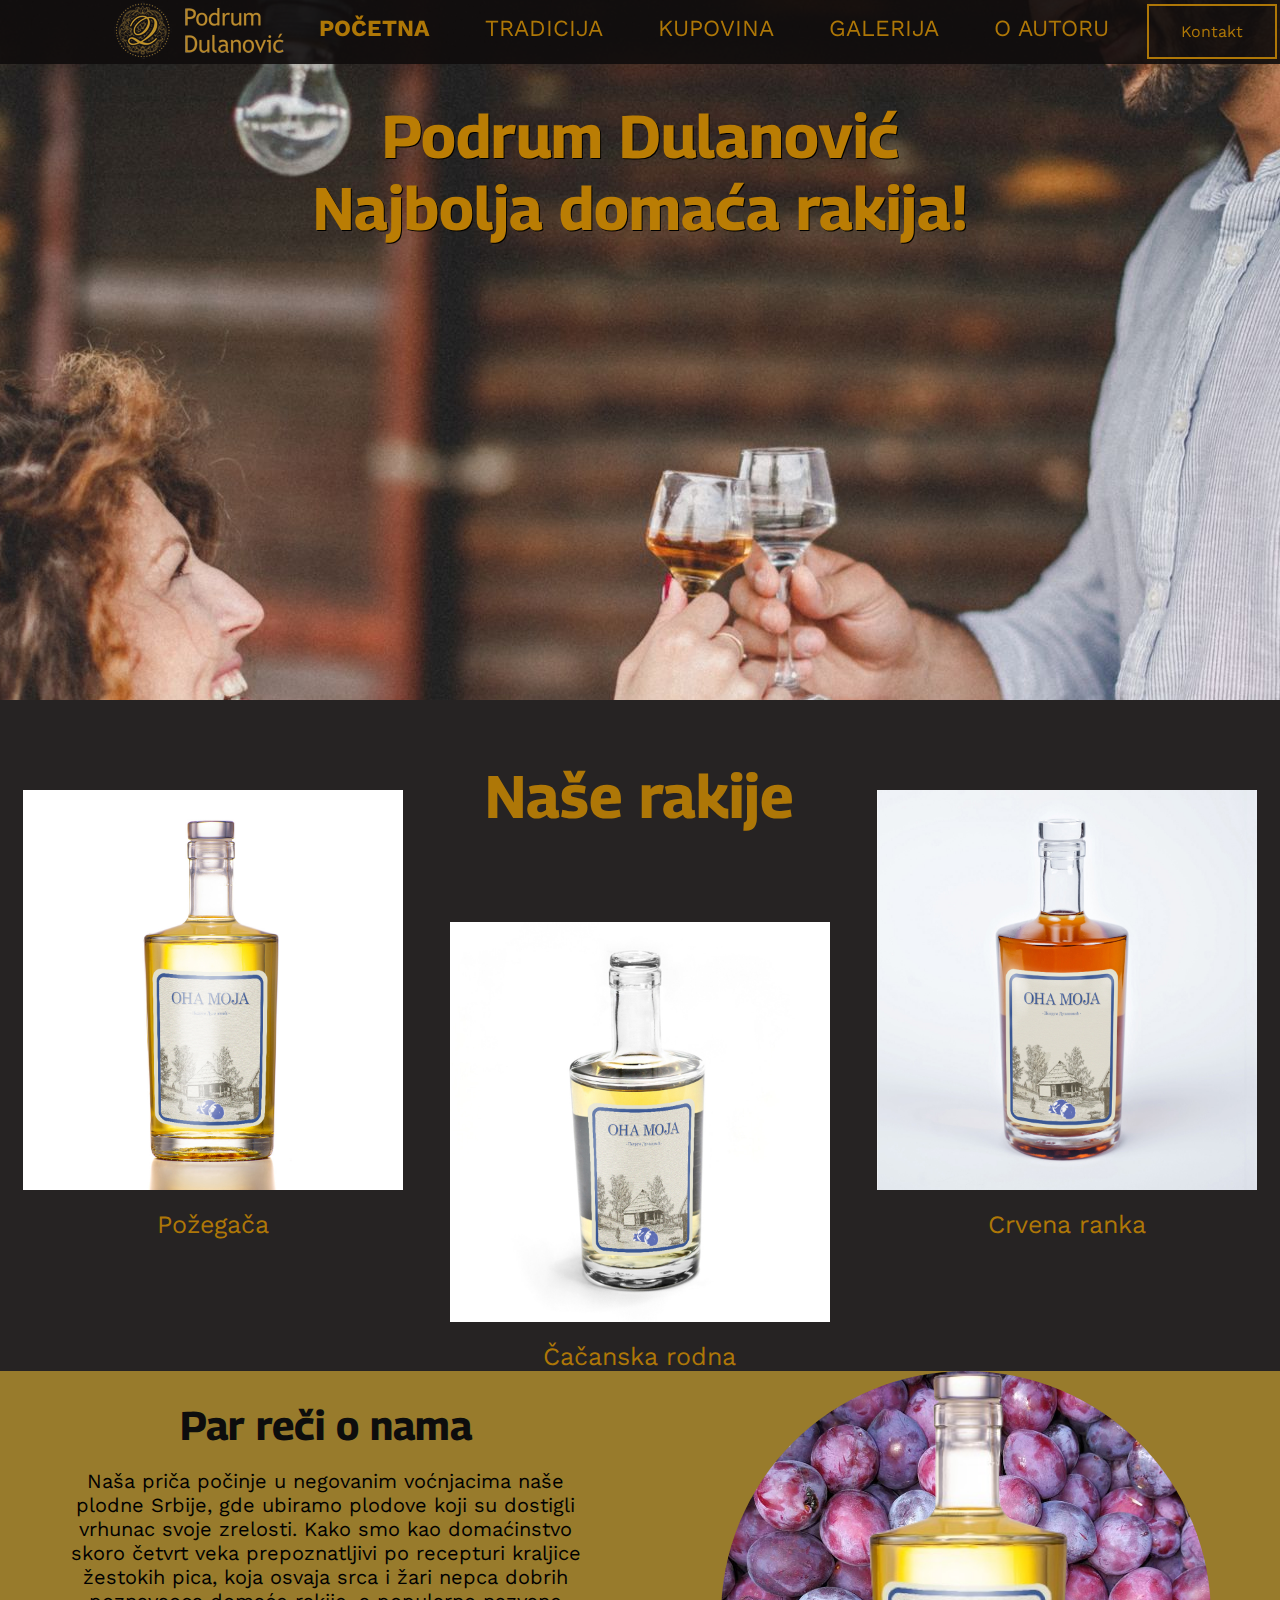
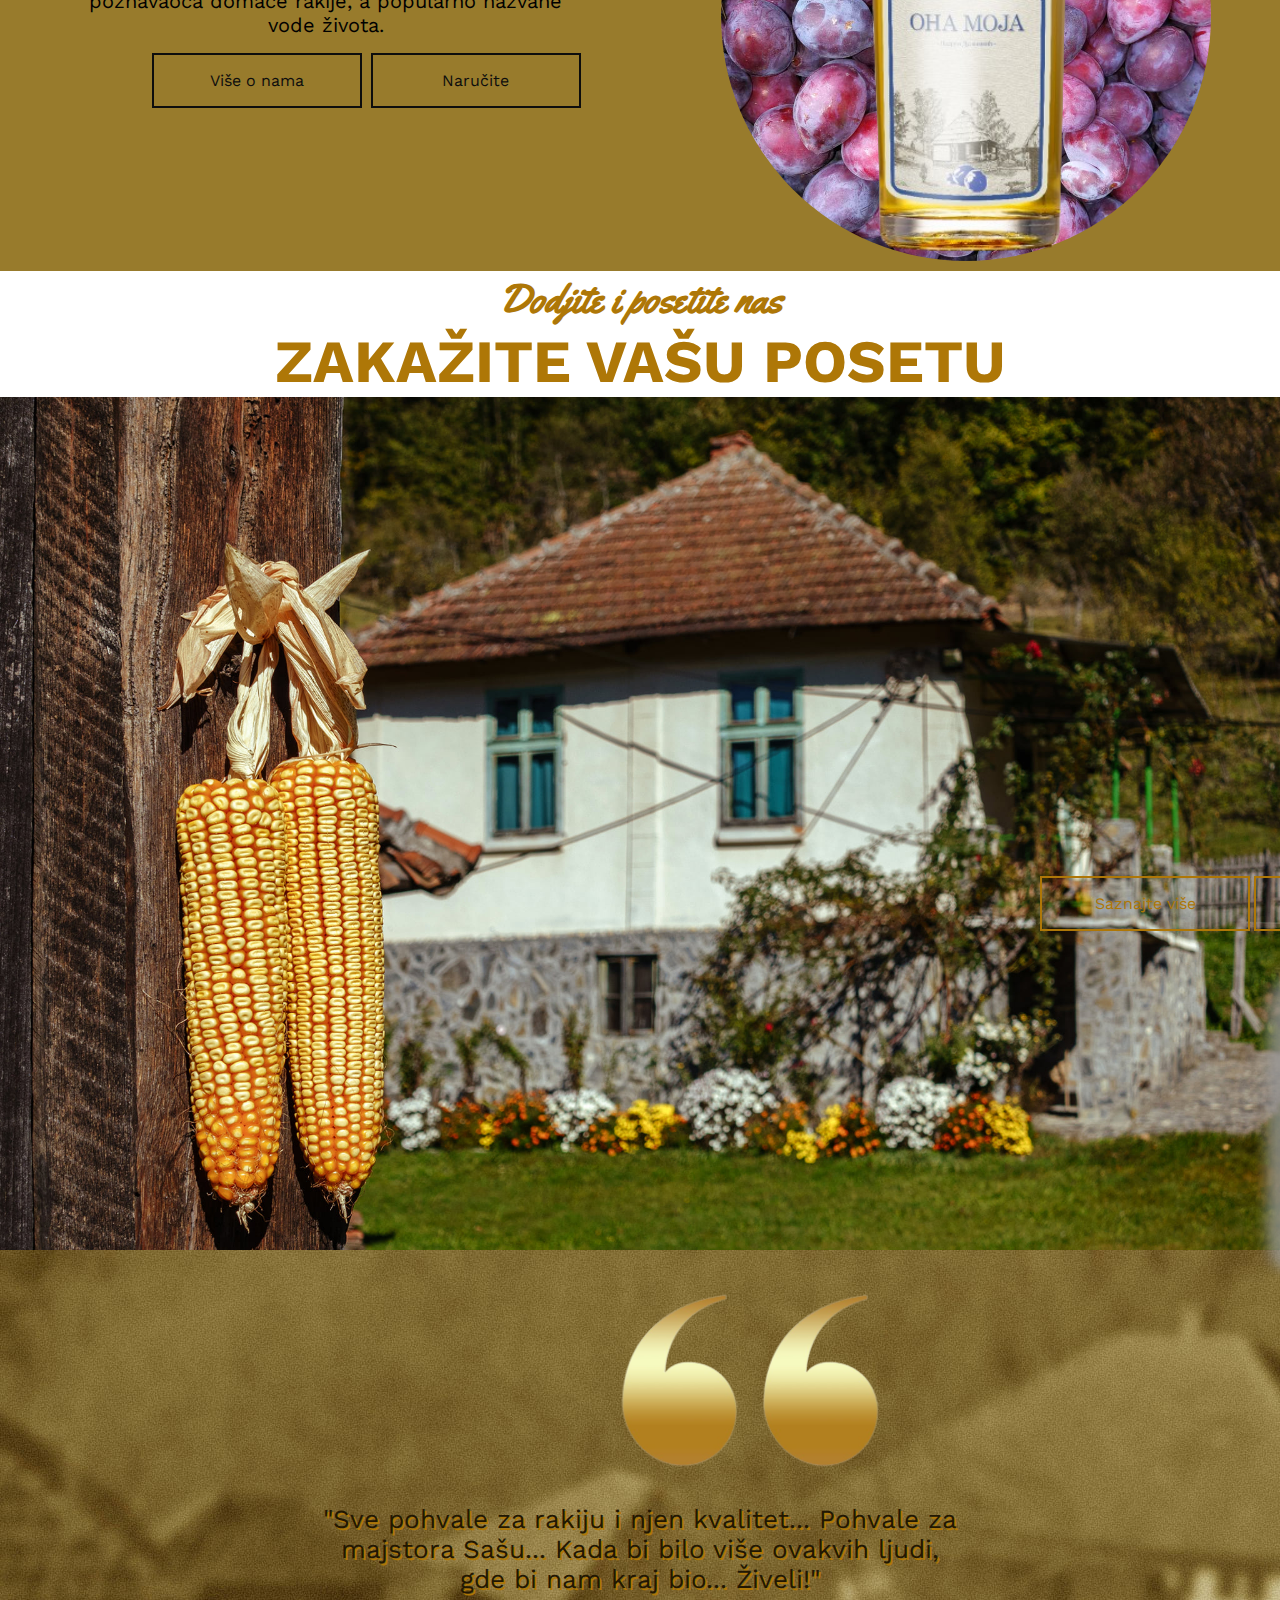
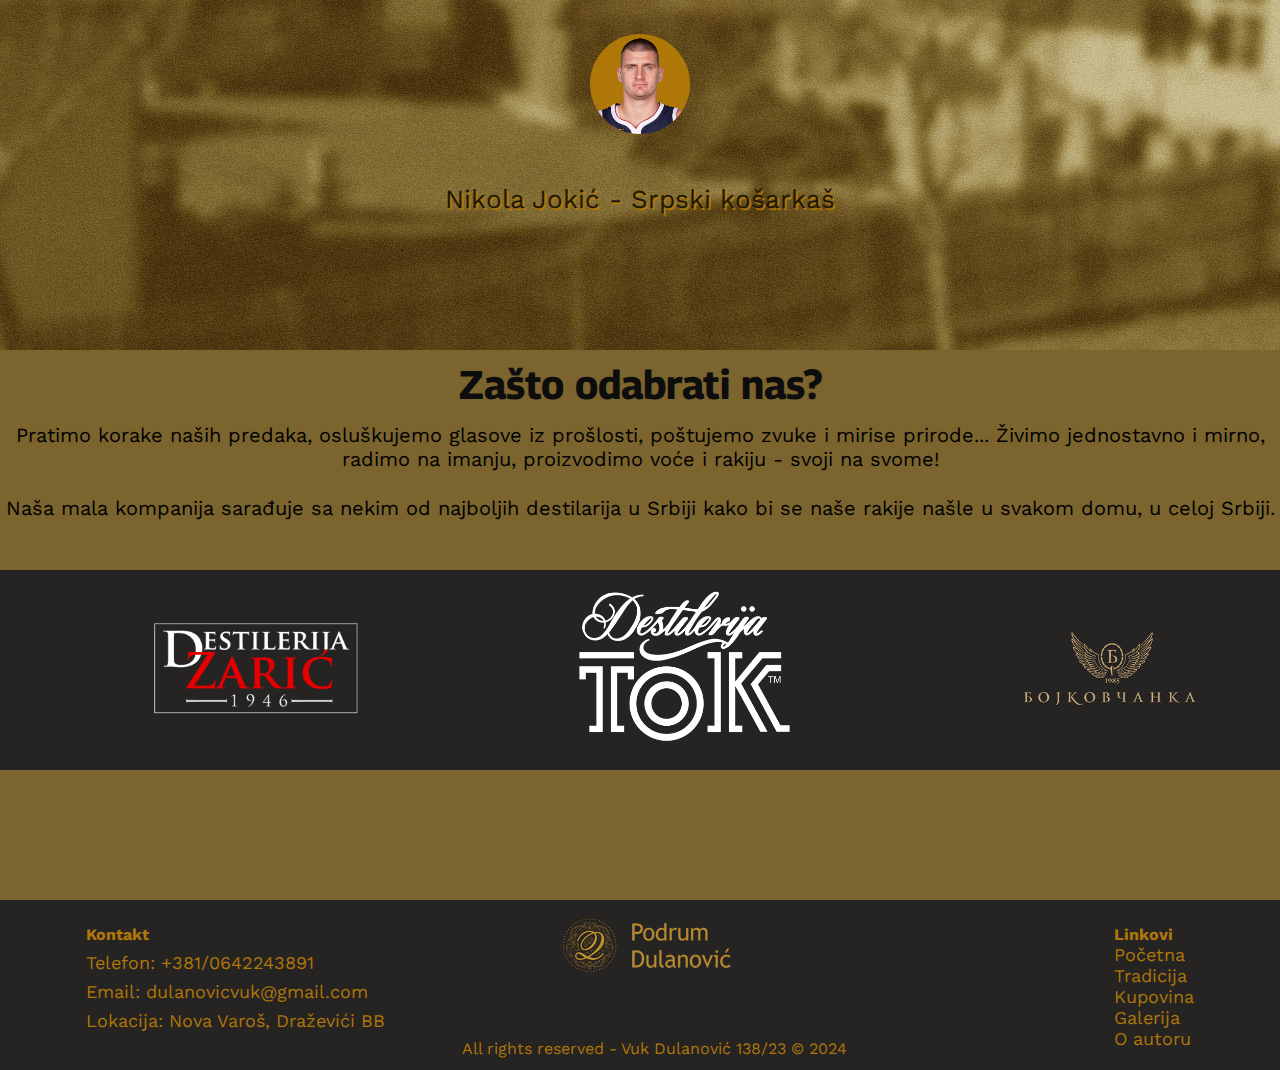
==== index.html @ d5d2b968 "Add files via upload" ====
<!DOCTYPE html>
<html>
<meta charset="UTF-8"/>
	<head>
		<title>Podrum Dulanović</title>
		<link rel="shortcut icon" type="image/png" href="assets/img/favicon.ico">
		<link rel="stylesheet" href="https://cdnjs.cloudflare.com/ajax/libs/font-awesome/6.5.0/css/all.min.css" integrity="sha512-Avb2QiuDEEvB4bZJYdft2mNjVShBftLdPG8FJ0V7irTLQ8Uo0qcPxh4Plq7G5tGm0rU+1SPhVotteLpBERwTkw==" crossorigin="anonymous" referrerpolicy="no-referrer" />
		<link rel="stylesheet" href="css/style.css" type="text/css"/>
	</head>
	<body>
		<header id="head">
			<div class="center">
				<nav id="navigation">
					<div id="logo"><a href="index.html"><img src="assets/img/logo.png" alt="logo"/></a></div>
					<ul>
						<a href="index.html"><li span class="home">Početna</span></li></a>
						<a href="about.html"><li>Tradicija</li></a>
						<a href="#"><li>Kupovina</li></a>
						<a href="#"><li>Galerija</li></a>
						<a href="author.html"><li>O autoru</li></a>
					</ul>
					<a href="contact.html"><button class="button">Kontakt</button></a>
					<div class="cleaner"></div>
				</nav>
			</div>
		</header>
		<div id="main">
			<div id="background">
				<hgroup>
					<h1 class="title">Podrum Dulanović</h1>
					<h3 class="title">Najbolja domaća rakija!</h3>
				</hgroup>
			</div>
		</div>
		<div id="products">
			<figure>
				<div class="block"><img src="assets/img/bottle1.jpg" alt="bottle1"/></div>
				<figcaption>Požegača</figcaption>
			</figure>
			<figure>
				<h1 class="title2">Naše rakije</h1>
				<div class="block"><img src="assets/img/bottle2.jpg" alt="bottle2"/></div>
				<figcaption>Čačanska rodna</figcaption>
			</figure>
			<figure>
				<div class="block"><img src="assets/img/bottle3.jpg" alt="bottle3"/></div>
				<figcaption>Crvena ranka</figcaption>
				<div class="cleaner"></div>
			</figure>
		</div>
		<div id="aboutus">
			<div id="parag">
				<h1>Par reči o nama</h1>
				<p>Naša priča počinje u negovanim voćnjacima naše plodne Srbije, gde ubiramo plodove koji su dostigli vrhunac svoje zrelosti. Kako smo kao domaćinstvo skoro četvrt veka prepoznatljivi po recepturi kraljice žestokih pica, koja osvaja srca i žari nepca dobrih poznavaoca domaće rakije, a popularno nazvane vode života.</p>
				<a href="about.html"><button class="button3">Više o nama</button></a>
				<a href="#"><button class="button3">Naručite</button></a>
			</div>
			<div id="plum"><img src="assets/img/bottle4.png" alt="bottle4"/></div>
		</div>
		<div id="offer">
			<hgroup class="visit">
				<h2>Dodjite i posetite nas</h2>
				<h1>Zakažite Vašu posetu</h1>
			</hgroup>
			<div id="visited">
				<img src="assets/img/visit.jpg" alt="visit"/>
				<p>Mi gajimo voće i proizvodimo rakiju. Ali, mi volimo druženja i radujemo se gostima, Dođite, sami ili sa prijateljima. Da zajedno beremo šljive ili sedimo pored kazana, da beremo šumske plodove i lekovito bilje, da šetamo ozonskim stazama. Dovedite decu da osete prirodu i upoznaju mirise planinskih trava, zrelog voća i domaćinskog podruma. Da probaju hranu njihovih predaka: proju, gibanicu, kajmak, prasetinu, jagnjetinu, kupus iz zemljanog lonca, slatko od šljiva…</p>
				<a href="about.html"><button class="button2">Saznajte više</button></a>
				<a href="#"><button class="button2">Posetite nas</button></a>
				<div id="rakija"><img src="assets/img/rakija.png" alt="rakija"/></div>
			</div>
		</div>
		<div id="customers">
			<div id="testemonial">
				<img src="assets/img/marks.png" alt="marks"/>
				<p>"Sve pohvale za rakiju i njen kvalitet... Pohvale za majstora Sašu... Kada bi bilo više ovakvih ljudi, gde bi nam kraj bio... Živeli!"</p>
				<div id="icon"></div>
				<p>Nikola Jokić - Srpski košarkaš</p>
			</div>
		</div>
		<div id="why">
			<h1>Zašto odabrati nas?</h1>
			<div id="us">
				<p>Pratimo korake naših predaka, osluškujemo glasove iz prošlosti, poštujemo zvuke i mirise prirode... Živimo jednostavno i mirno, radimo na imanju, proizvodimo voće i rakiju - svoji na svome!</p>
				<p>Naša mala kompanija sarađuje sa nekim od najboljih destilarija u Srbiji kako bi se naše rakije našle u svakom domu, u celoj Srbiji.</p>
				<div id="partners">
					<div class="brand"><img src="assets/img/zaric.png" alt="zaric"/></div>
					<div class="brand"><img src="assets/img/tok.png" alt="tok"/></div>
					<div class="brand"><img src="assets/img/bojko.png" alt="bojko"/></div>
				</div>
			</div>
		</div>
		<footer>
			<div id="phone">
				<h4>Kontakt</h4>
				<ul>
					<li><i class="fa-solid fa-phone"></i>Telefon: +381/0642243891</li>
					<a href="mailto:dulanovicvuk@gmail.com"><li><i class="fa-solid fa-envelope"></i>Email: dulanovicvuk@gmail.com</li></a>
					<li><i class="fa-solid fa-map-pin"></i>Lokacija: Nova Varoš, Draževići BB</li>
				</ul>
			</div>
			<div id="middle">
				<div id="top"><a href="index.html"><img src="assets/img/logo.png" alt="logo"/></a></div>
				<div id="links">
					<a href="www.facebook.com"><i class="fa-brands fa-facebook"></i></a>
					<a href="www.facebook.com"><i class="fa-brands fa-instagram"></i></a>
					<a href="www.facebook.com"><i class="fa-brands fa-x-twitter"></i></a>
					<a href="www.facebook.com"><i class="fa-solid fa-rss"></i></a>
					<a href="sitemap.xml"><i class="fa-solid fa-sitemap"></i></a>
					<a href="robots.txt"><i class="fa-solid fa-robot"></i></a>
				</div>
				<div id="copy"><p>All rights reserved - Vuk Dulanović 138/23 &#169; 2024</p></div>
			</div>
			<div id="navi">
				<h4>Linkovi</h4>
				<ul>
					<a href="index.html"><li>Početna</li></a>
					<a href="index.html"><li>Tradicija</li></a>
					<a href="index.html"><li>Kupovina</li></a>
					<a href="index.html"><li>Galerija</li></a>
					<a href="index.html"><li>O autoru</li></a>
				</ul>
			</div>
		</footer>
	</body>
</html>
---- css/style.css ----
@import url('https://fonts.googleapis.com/css2?family=Georama:wght@500&family=Teko&family=Work+Sans:wght@400;500&family=Yellowtail&display=swap');

*{
	margin:0px;
	padding:0px;
	font-family: Work Sans;
}
.cleaner{
	clear:both;
}
#head{
	position: fixed;
	z-index: 99;
	width:100%;
	background-color:rgba(15, 12, 12, 0.9);
}
#center{
	margin:0px auto;
}
#navigation{
	position: relative;
	display:flex;
	justify-content: space-around;
}
#logo{
	margin-left:110px;
}
#navigation ul li{
	display: inline-block;
	padding: 15px;
	margin-right:20px;
}
#navigation ul a{
	text-decoration: none;
	color: rgb(174, 119, 7);
	text-transform: uppercase;
	font-size: 23px;
} 
ul a li:hover{
	color:white;
	opacity: 1;
}
ul a li::before{
	transition: 300ms;
	height: 2px;
	content: "";
	position: absolute;
	background-color: rgb(174, 119, 7);
	width: 0%;
	bottom: 20px;
}
ul a li:hover::before {
	width: 8%;
	cursor:not-allowed;
  }
.button{
	border: none;
	color: rgb(174, 119, 7);
	padding: 16px 32px;
	text-align: center;
	text-decoration: none;
	display: inline-block;
	font-size: 16px;
	margin: 4px 2px;
	transition-duration: 0.4s;
	cursor: pointer;
	background-color:transparent; 
	color: rgb(174, 119, 7); 
	border: 2px solid rgb(174, 119, 7);
  }
  .button:hover {
	background-color: rgb(174, 119, 7);
	color: white;
  }
  #main{
	width:100%;
	height:700px;
	background-color: grey;
  }
  #background{
	background-image: url(../assets/img/background.jpg);
	background-position: center;
	background-attachment: fixed;
	height:100%;
  }
  #background2{
	background-image: url(../assets/img/aboutus.jpg);
	background-position: center;
	background-size: cover;
	background-attachment: fixed;
	height:100%;
  }
  #background3{
	background-image: url(../assets/img/author.jpg);
	background-position: center;
	background-size: cover;
	background-attachment: fixed;
	background-color: rgb(38, 35, 35);
	background-blend-mode: multiply;
	height:100%;
  }
  #background4{
	background-image: url(../assets/img/contact.jpg);
	background-position: center;
	background-size: cover;
	background-attachment: fixed;
	background-color: rgb(38, 35, 35);
	background-blend-mode: multiply;
	height:100%;
  }
.title{ 
	position: relative;
	top:100px;
	text-align:center;
	color:rgb(186, 125, 4);
	font-family: Georama;
	font-size: 60px;
	text-shadow: 1px 1px #000000;
  }
  .title2{ 
	text-align: center;
	color:rgb(174, 119, 7); 
	margin-top:60px;
	font-family: Georama;
	font-size: 60px;
  }
  #products{
	width: 100%;
	background-color: rgb(38, 35, 35);
	display:flex;
	justify-content: space-around;
  }
.block{
	width:380px;
	height:400px;
	margin:0px auto;
	background-color:rgb(38, 35, 35);
	margin-top:90px;
}
.block img{
	width:100%;
	height:100%;
	transition: transform .3s;
}
.block img:hover{
	box-shadow: 10px 5px 5px rgb(174, 119, 7);
	transform: scale(1.1);
}
figcaption{
	text-align: center;
	color:rgb(174, 119, 7);
	font-size: 25px;
	margin-top: 20px;
}
#customers{
	width:100%;
	height:700px;
	background-color: grey;
  }
  #testemonial{
	background-image: url(../assets/img/testemonial.jpg);
	background-position:top;
	background-attachment:scroll;
	height:100%;
  }
  #testemonial img{
	position:relative;
	width:300px;
	height:200px;
	top:30px;
	left:600px;
  }
  #testemonial p{
	width:50%;
	margin: 0px auto;
	text-align: center;
	color:rgb(34, 23, 2);
	margin-top: 50px;
	text-shadow: 2px 2px rgb(174, 119, 7);
	font-size: 26px;
  }
  #icon{
	margin: 0px auto;
	margin-top:40px;
	border-color:rgb(34, 23, 2);
	border-radius: 50%;
	height:100px;
	width:100px;
	background-image: url(../assets/img/jokic.png);
	background-position: 50% 50%;
	background-size: cover;
	background-color: rgb(174, 119, 7);
  }
#why{
	margin:0px auto;
	background-color: rgb(123, 100, 46);
	width:100%;
	height:550px;
}
#why h1{
	position: relative;
	top:10px;
	text-align:center;
	color:rgb(13, 13, 13);
	font-family: Georama;
	font-size: 40px;
  }
  #why p{
	margin-top: 25px;
	text-align: center;
	font-size: 20px;
	color:black;
  }
#zlatar{
	width:100%;
	height:400px;
}
#partners{
	position: relative;
	background-color: rgb(38, 35, 35);
	top:50px;
	width:100%;
	height:200px;
	display: flex;
	justify-content: space-around;
	align-items: center;
}
.brand{
	width:100%;
}
.brand img{
	width:50%;
	height:50%;
	margin-left: 150px;
}
.visit{
	text-align:center;
	color:rgb(174, 119, 7);
	font-family: Georama;
	font-size: 30px;
}
.visit h2{
	font-family:Yellowtail ;
	font-size: 40px;
}
.visit h1{
	text-transform: uppercase;
}
#visited{
	position: relative;
	display: flex;
	align-items: center;
	justify-content:space-between;
}
#visited img{
	width:100%;
	height:100%;
}
#visited p{
	margin-bottom: 20px;
	margin-left:100px;
	width:80%;
	height:250px;
}
.button2{
	border: none;
	color: rgb(174, 119, 7);
	padding: 16px 35px;
	width:210px;
	text-align: center;
	text-decoration: none;
	display: inline-block;
	font-size: 16px;
	margin: 4px 2px;
	transition-duration: 0.4s;
	cursor: pointer;
	background-color:transparent; 
	color: rgb(174, 119, 7); 
	border: 2px solid rgb(174, 119, 7);
	position: relative;
	top:80px;
	right:445px;
  }
  .button2:hover {
	background-color: rgb(174, 119, 7);
	color: white;
  }
#rakija{
	position: absolute;
	left:1200px;
	bottom:-85px;
	width: 300px;
	height: 600px;
	transition: transform .2s;
}
#rakija:hover{
	transform: scale(1.1);
}
footer{
	width:100%;
	height:170px;
	background-color:rgb(38, 35, 35);
	display: flex;
	justify-content:space-around;
}
#phone{
	color:rgb(174, 119, 7);
	padding: 15px;
	margin: 10px;
	margin-right:60px;
}
#phone ul{
	list-style-type: none;
}
#phone ul a{
	text-decoration: none;
	color:rgb(174, 119, 7);
}
#phone ul li{
	margin-top:8px;
	font-size: 18px;
}
#top a img{
	position: relative;
	top:15px;
	right:25px;
}
#navi{
	padding: 15px;
	margin: 10px;
}
#navi ul{
	list-style-type: none;
}
#navi h4{
	color:rgb(174, 119, 7);
}
#navi ul a li{
	font-size: 18px;
}
#navi ul a{
	text-decoration: none;
	color:rgb(174, 119, 7);
}
#links a{
	color:rgb(174, 119, 7);
	position: relative;
	font-size: 30px;
	padding: 10px;
	top:30px;
	right:95px;
}
#links a:hover{
	color: white;
}
#copy p{
	color:rgb(174, 119, 7);
	position: relative;
	top:40px;
	right:120px;
}
#aboutus{
	width:100%;
	height:500px;
	background-color: rgb(152, 123, 44);
	display: flex;
	justify-content: space-around;
}
#plum{
	background-image: url(../assets/img/plums.jpg);
	background-size: cover;
	background-position: center;
	width: 490px;
	height: 490px;
	border-radius: 50%;
	transition: transform .2s;
}
#plum img{
	height:560px;
	right:30px;
	bottom:40px;
	position: relative;
}
#plum:hover{
	transform: scale(1.1);
}
#parag{
	width:40%;
	height:60%;
}
#parag p{
	width:100%;
	height:100%;
	margin-top: 50px;
	font-size: 20px;
	text-align: center;
}
#parag h1{
	width:100%;
	text-align: center;
	position: relative;
	top:30px;
	color:rgb(13, 13, 13);
	font-family: Georama;
	font-size: 40px;
}
.button3{
	border: none;
	color: rgb(174, 119, 7);
	padding: 16px 35px;
	width:210px;
	text-align: center;
	text-decoration: none;
	display: inline-block;
	font-size: 16px;
	margin: 4px 2px;
	transition-duration: 0.4s;
	cursor: pointer;
	background-color:transparent; 
	color: rgb(13, 13, 13);
	border: 2px solid rgb(13, 13, 13);
	position: relative;
	bottom:120px;
	left:80px;
  }
  .button3:hover {
	background-color: rgb(174, 119, 7);
	color: white;
  }
.home{
	font-weight: bold;
}
#aboutus2{
	width:100%;
	height:500px;
	background-color: rgb(38, 35, 35);
	display: flex;
	justify-content: space-around;
}
#parag2{
	width:40%;
	height:60%;
}
#parag2 p{
	width:100%;
	height:100%;
	margin-top: 50px;
	font-size: 17px;
	text-align: justify;
	color: rgb(174, 119, 7);
}
#parag2 h1{
	width:100%;
	text-align: center;
	position: relative;
	top:30px;
	color:rgb(174, 119, 7);
	font-family: Georama;
	font-size: 40px;
}
.button4{
	border: none;
	color: rgb(174, 119, 7);
	padding: 16px 35px;
	width:210px;
	text-align: center;
	text-decoration: none;
	display: inline-block;
	font-size: 16px;
	margin: 4px 2px;
	transition-duration: 0.4s;
	cursor: pointer;
	background-color:transparent; 
	color: rgb(174, 119, 7);
	border: 2px solid rgb(174, 119, 7);
	position: relative;
	bottom:30px;
	left:200px;
  }
  .button4:hover {
	background-color: rgb(174, 119, 7);
	color: white;
  }
  #plum2{
	width: 650px;
	height: 500px;
	border-radius: 10%;
}
#plum2 img{
	height:100%;
	width:100%;
	right:28px;
	position: relative;
}
#ponuda{
	width:100%;
	height:500px;
	background-color: white;
}
#naslovi hgroup h3{
	width:100%;
	text-align: center;
	position: relative;
	color:rgb(13, 13, 13);
	font-family: Yellowtail;
	font-size: 40px;
}
#naslovi hgroup h1{
	width:100%;
	text-align: center;
	position: relative;
	color:rgb(13, 13, 13);
	font-family: Georama;
	font-size: 50px;
}
#kazan{
	width:100%;
	height:70%;
	display: flex;
	justify-content:space-evenly;
}
.bure{
	position: relative;
	top:20px;
	width:250px;
	height:300px;
}
.top{
	width:100%;
	height:70%;
}
.middle{
	width:100%;
	height:70%;
}
.middle h3{
	text-align: center;
}
.middle p{
	text-align: center;
}
.top img{
	width:100%;
	height:100%;
}
#autor{
	width:100%;
	height:800px;
  }
  #ja{
	position:relative;
	margin: 0px auto;
	top:115px;
	background-color: black;
	width:70%;
	height:70%;
	border-radius: 5%;
	display: flex;
	justify-content: space-evenly;
	align-items: center;
  }
  #mojaslika{
	width:30%;
	height:80%;
  }
  #mojaslika img{
	position: relative;
	left:30px;
	width:80%;
	height:100%;
  }
  #mojtekst{
	border-top: 2px solid white;
	border-bottom: 2px solid white;
	width:60%;
	height:80%;
  }
  #mojtekst h1{
	color:white;
	text-align: center;
	font-family: Teko;
  }
  #mojtekst p{
	color:white;
	text-align: center;
	font-family: Teko;
	font-size: 33px;
	position: relative;
	top:60px;
  }
  #forma{
	margin:0px auto;
	position: relative;
	top:120px;
	width:80%;
	height:600px;
	background-color: rgb(13, 13, 13);
	border-radius: 4%;
  }
  #forma h1{
	text-transform: uppercase;
	width:100%;
	text-align: center;
	top:30px;
	color:rgb(174, 119, 7);
	font-family: Georama;
	font-size: 40px;
  }
#kontakt{
	margin: 0px auto;
	width:80%;
	height:80%
}
label{
	color: white;
}
input{
	width:40%;
	padding: 5px;
}
.oznake{
	margin-top:20px;
}
textarea {
	resize: none;
 }
 #google{
	position:absolute;
	bottom:100px;
	left:700px;
 }
 input[type=submit]{
	margin-top:5px;
	width:10%;
 }
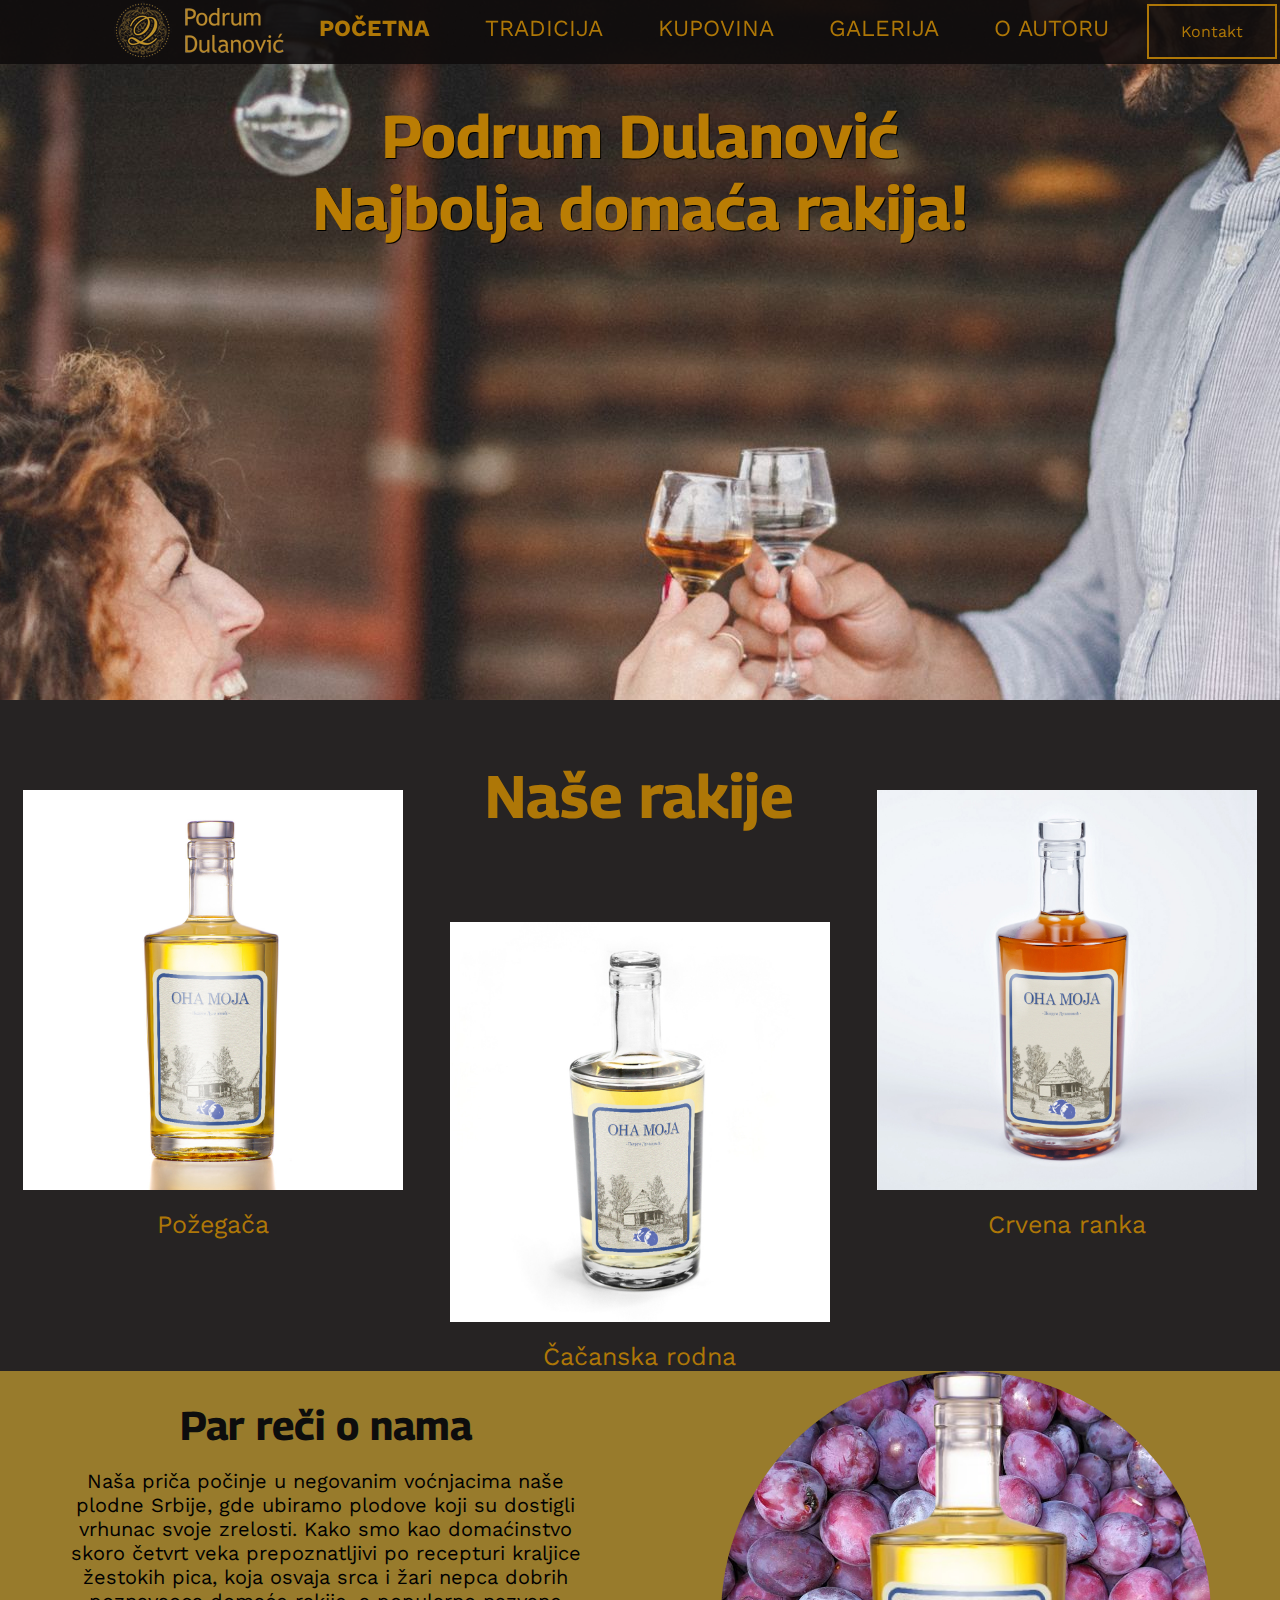
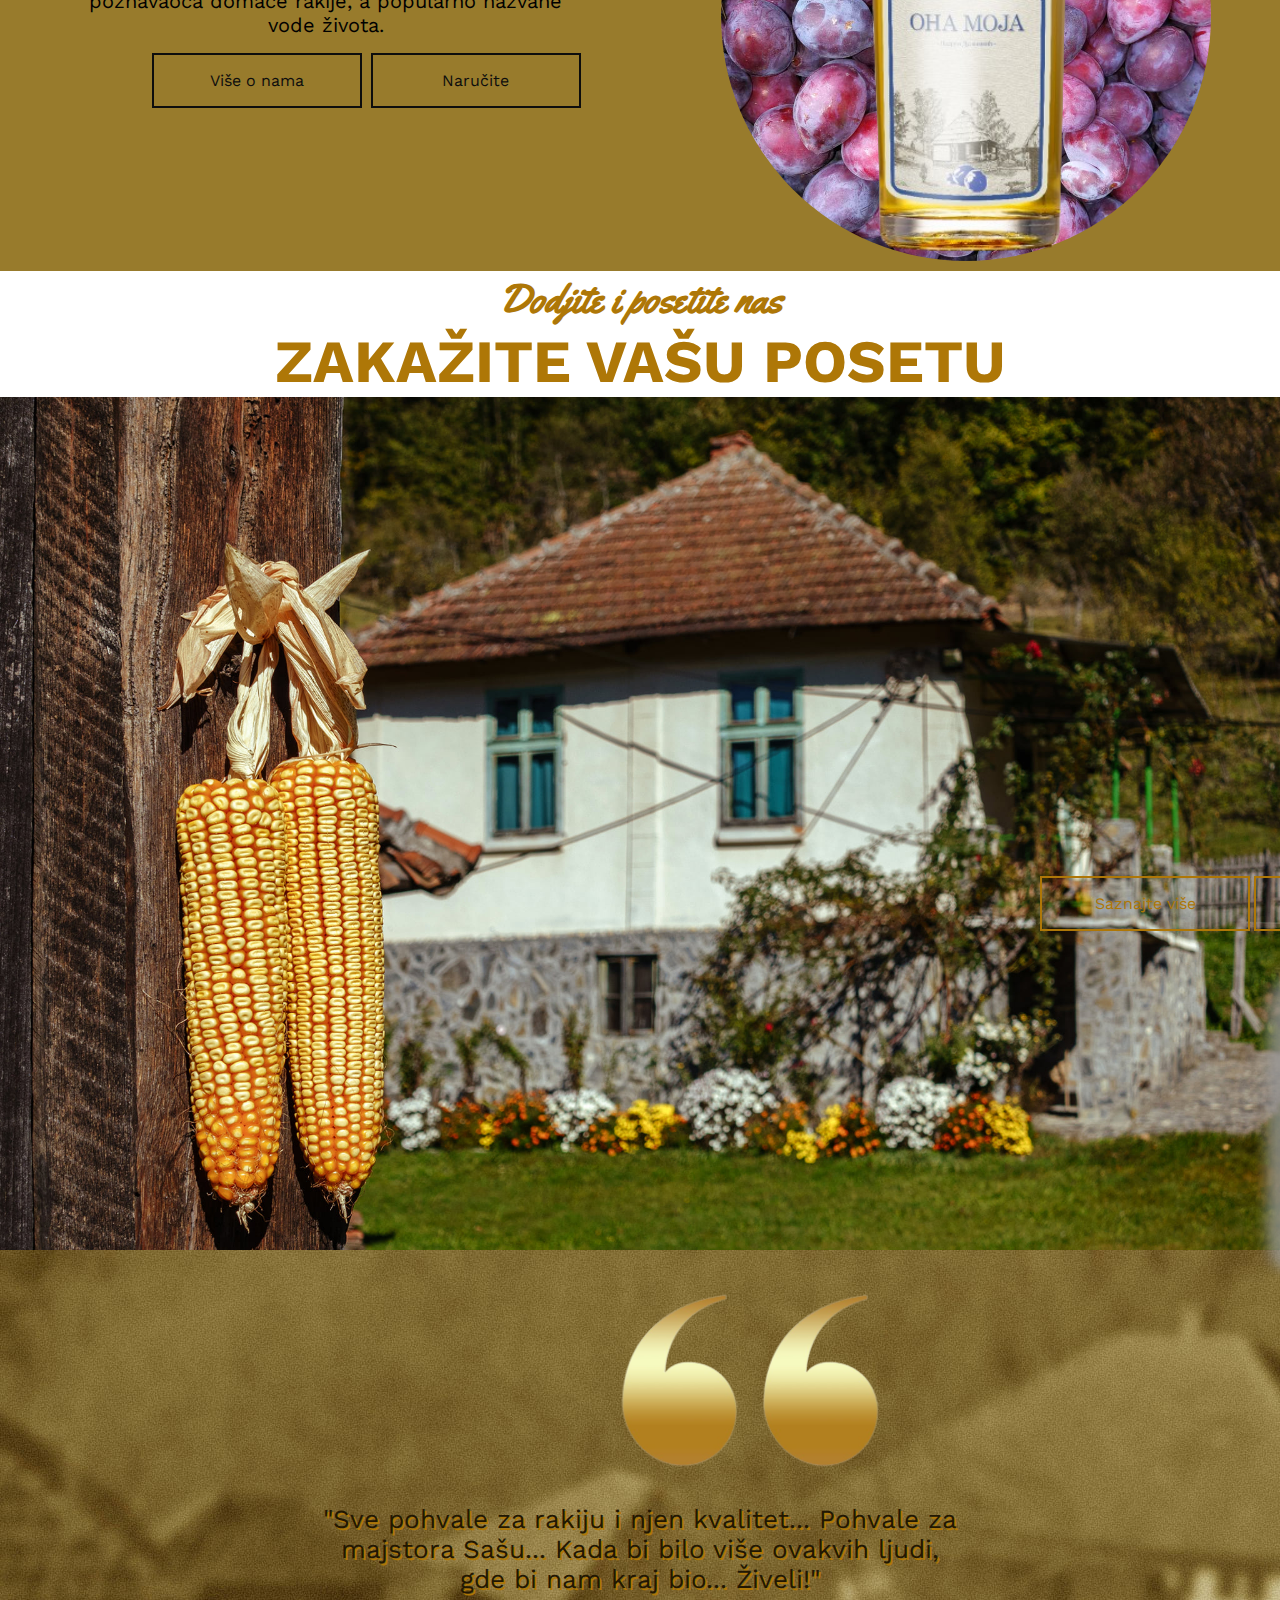
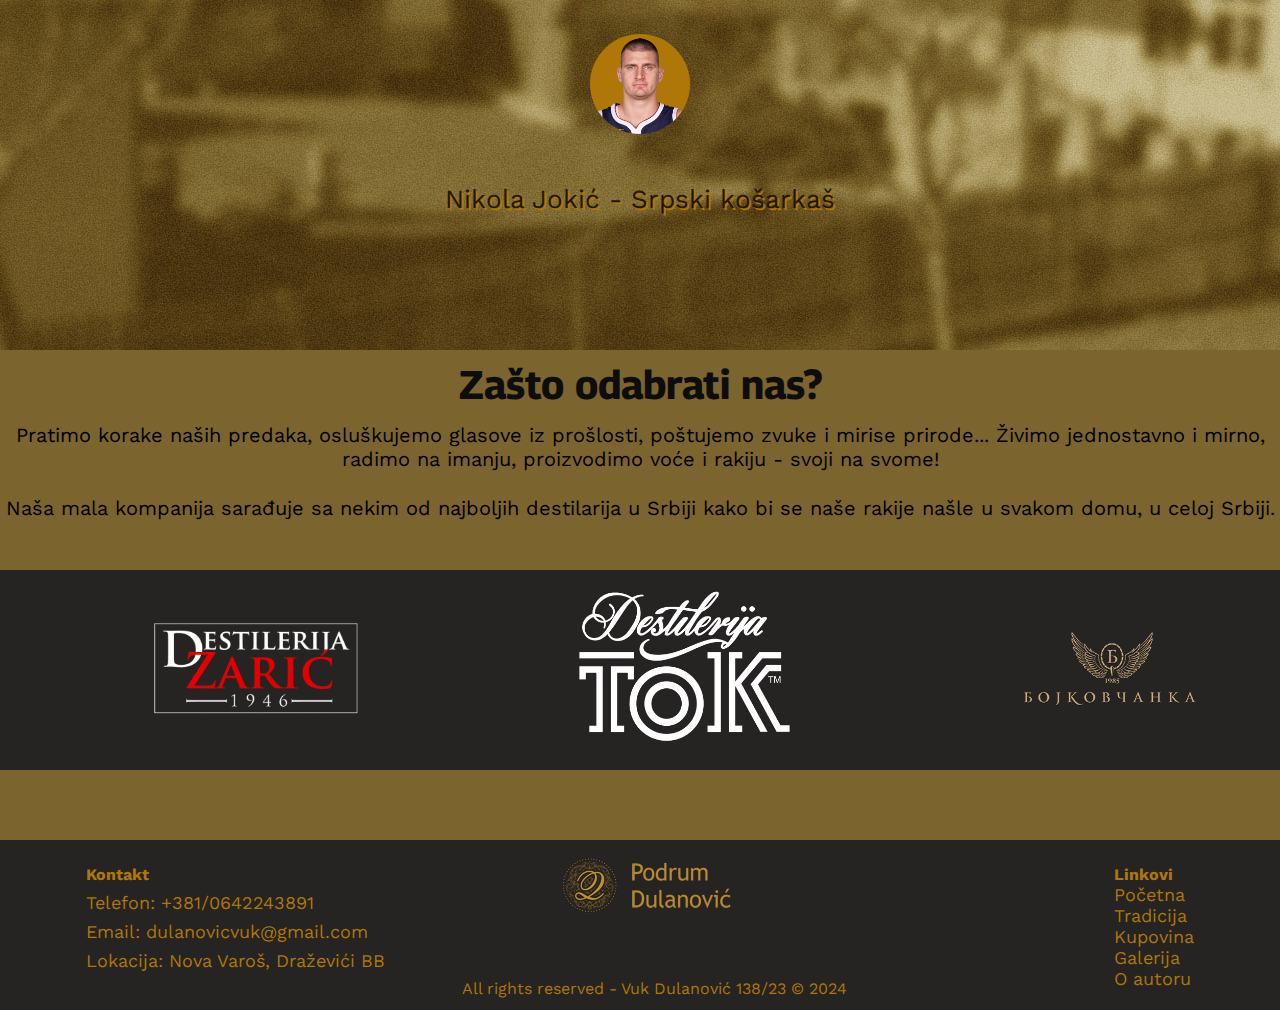
==== commit c2b0833f: "Add files via upload" ====
--- a/index.html
+++ b/index.html
@@ -3,6 +3,8 @@
 <meta charset="UTF-8"/>
 	<head>
 		<title>Podrum Dulanović</title>
+		<meta name="description" content="Najbolja domaća rakija!">
+		<meta name="keywords" content="rakija,alkohol,nova varoš,draževići">
 		<link rel="shortcut icon" type="image/png" href="assets/img/favicon.ico">
 		<link rel="stylesheet" href="https://cdnjs.cloudflare.com/ajax/libs/font-awesome/6.5.0/css/all.min.css" integrity="sha512-Avb2QiuDEEvB4bZJYdft2mNjVShBftLdPG8FJ0V7irTLQ8Uo0qcPxh4Plq7G5tGm0rU+1SPhVotteLpBERwTkw==" crossorigin="anonymous" referrerpolicy="no-referrer" />
 		<link rel="stylesheet" href="css/style.css" type="text/css"/>
@@ -15,8 +17,8 @@
 					<ul>
 						<a href="index.html"><li span class="home">Početna</span></li></a>
 						<a href="about.html"><li>Tradicija</li></a>
-						<a href="#"><li>Kupovina</li></a>
-						<a href="#"><li>Galerija</li></a>
+						<a href="shop.html"><li>Kupovina</li></a>
+						<a href="gallery.html"><li>Galerija</li></a>
 						<a href="author.html"><li>O autoru</li></a>
 					</ul>
 					<a href="contact.html"><button class="button">Kontakt</button></a>
@@ -34,16 +36,16 @@
 		</div>
 		<div id="products">
 			<figure>
-				<div class="block"><img src="assets/img/bottle1.jpg" alt="bottle1"/></div>
+				<div class="block"><a href="shop.html"><img src="assets/img/bottle1.jpg" alt="bottle1"/></a></div>
 				<figcaption>Požegača</figcaption>
 			</figure>
 			<figure>
 				<h1 class="title2">Naše rakije</h1>
-				<div class="block"><img src="assets/img/bottle2.jpg" alt="bottle2"/></div>
+				<div class="block"><a href="shop.html"><img src="assets/img/bottle2.jpg" alt="bottle2"/></a></div>
 				<figcaption>Čačanska rodna</figcaption>
 			</figure>
 			<figure>
-				<div class="block"><img src="assets/img/bottle3.jpg" alt="bottle3"/></div>
+				<div class="block"><a href="shop.html"><img src="assets/img/bottle3.jpg" alt="bottle3"/></a></div>
 				<figcaption>Crvena ranka</figcaption>
 				<div class="cleaner"></div>
 			</figure>
@@ -53,7 +55,7 @@
 				<h1>Par reči o nama</h1>
 				<p>Naša priča počinje u negovanim voćnjacima naše plodne Srbije, gde ubiramo plodove koji su dostigli vrhunac svoje zrelosti. Kako smo kao domaćinstvo skoro četvrt veka prepoznatljivi po recepturi kraljice žestokih pica, koja osvaja srca i žari nepca dobrih poznavaoca domaće rakije, a popularno nazvane vode života.</p>
 				<a href="about.html"><button class="button3">Više o nama</button></a>
-				<a href="#"><button class="button3">Naručite</button></a>
+				<a href="shop.html"><button class="button3">Naručite</button></a>
 			</div>
 			<div id="plum"><img src="assets/img/bottle4.png" alt="bottle4"/></div>
 		</div>
@@ -66,7 +68,7 @@
 				<img src="assets/img/visit.jpg" alt="visit"/>
 				<p>Mi gajimo voće i proizvodimo rakiju. Ali, mi volimo druženja i radujemo se gostima, Dođite, sami ili sa prijateljima. Da zajedno beremo šljive ili sedimo pored kazana, da beremo šumske plodove i lekovito bilje, da šetamo ozonskim stazama. Dovedite decu da osete prirodu i upoznaju mirise planinskih trava, zrelog voća i domaćinskog podruma. Da probaju hranu njihovih predaka: proju, gibanicu, kajmak, prasetinu, jagnjetinu, kupus iz zemljanog lonca, slatko od šljiva…</p>
 				<a href="about.html"><button class="button2">Saznajte više</button></a>
-				<a href="#"><button class="button2">Posetite nas</button></a>
+				<a href="contact.html"><button class="button2">Posetite nas</button></a>
 				<div id="rakija"><img src="assets/img/rakija.png" alt="rakija"/></div>
 			</div>
 		</div>
@@ -102,10 +104,10 @@
 			<div id="middle">
 				<div id="top"><a href="index.html"><img src="assets/img/logo.png" alt="logo"/></a></div>
 				<div id="links">
-					<a href="www.facebook.com"><i class="fa-brands fa-facebook"></i></a>
-					<a href="www.facebook.com"><i class="fa-brands fa-instagram"></i></a>
-					<a href="www.facebook.com"><i class="fa-brands fa-x-twitter"></i></a>
-					<a href="www.facebook.com"><i class="fa-solid fa-rss"></i></a>
+					<a href="https://www.facebook.com/"><i class="fa-brands fa-facebook"></i></a>
+					<a href="https://www.instgram.com/"><i class="fa-brands fa-instagram"></i></a>
+					<a href="https://www.twitter.com/"><i class="fa-brands fa-x-twitter"></i></a>
+					<a href="rss.xml"><i class="fa-solid fa-rss"></i></a>
 					<a href="sitemap.xml"><i class="fa-solid fa-sitemap"></i></a>
 					<a href="robots.txt"><i class="fa-solid fa-robot"></i></a>
 				</div>
@@ -115,10 +117,10 @@
 				<h4>Linkovi</h4>
 				<ul>
 					<a href="index.html"><li>Početna</li></a>
-					<a href="index.html"><li>Tradicija</li></a>
-					<a href="index.html"><li>Kupovina</li></a>
-					<a href="index.html"><li>Galerija</li></a>
-					<a href="index.html"><li>O autoru</li></a>
+					<a href="about.html"><li>Tradicija</li></a>
+					<a href="shop.html"><li>Kupovina</li></a>
+					<a href="gallery.html"><li>Galerija</li></a>
+					<a href="author.html"><li>O autoru</li></a>
 				</ul>
 			</div>
 		</footer>
--- a/css/style.css
+++ b/css/style.css
@@ -49,9 +49,8 @@
 	width: 0%;
 	bottom: 20px;
 }
-ul a li:hover::before {
-	width: 8%;
-	cursor:not-allowed;
+#navigation ul a li:hover::before {
+	width:115px;
   }
 .button{
 	border: none;
@@ -81,6 +80,7 @@
 	background-image: url(../assets/img/background.jpg);
 	background-position: center;
 	background-attachment: fixed;
+	background-attachment: fixed;
 	height:100%;
   }
   #background2{
@@ -108,6 +108,16 @@
 	background-blend-mode: multiply;
 	height:100%;
   }
+  #background5{
+	background-image: url(../assets/img/testemonial.jpg);
+	background-position: center;
+	background-size: cover;
+	background-attachment: fixed;
+	background-color: rgb(38, 35, 35);
+	background-blend-mode: multiply;
+	height:100%;
+	width:100%;
+  }
 .title{ 
 	position: relative;
 	top:100px;
@@ -116,6 +126,9 @@
 	font-family: Georama;
 	font-size: 60px;
 	text-shadow: 1px 1px #000000;
+	animation-name: tracking-in-expand;
+	animation-duration: 1s;
+	transition: transform 0.5s;
   }
   .title2{ 
 	text-align: center;
@@ -195,7 +208,7 @@
 	margin:0px auto;
 	background-color: rgb(123, 100, 46);
 	width:100%;
-	height:550px;
+	height:490px;
 }
 #why h1{
 	position: relative;
@@ -546,7 +559,7 @@
 #autor{
 	width:100%;
 	height:800px;
-  }
+}
   #ja{
 	position:relative;
 	margin: 0px auto;
@@ -554,32 +567,35 @@
 	background-color: black;
 	width:70%;
 	height:70%;
-	border-radius: 5%;
+	border-radius: 40px 20px 40px 20px;
 	display: flex;
 	justify-content: space-evenly;
 	align-items: center;
-  }
+	animation-name: slide-in-bck-center;
+	animation-duration: 1s;
+	transition: transform 0.5s, box-shadow 0.2s;
+}
   #mojaslika{
 	width:30%;
 	height:80%;
-  }
+}
   #mojaslika img{
 	position: relative;
 	left:30px;
 	width:80%;
 	height:100%;
-  }
+}
   #mojtekst{
 	border-top: 2px solid white;
 	border-bottom: 2px solid white;
 	width:60%;
 	height:80%;
-  }
+}
   #mojtekst h1{
 	color:white;
 	text-align: center;
 	font-family: Teko;
-  }
+}
   #mojtekst p{
 	color:white;
 	text-align: center;
@@ -587,7 +603,7 @@
 	font-size: 33px;
 	position: relative;
 	top:60px;
-  }
+}
   #forma{
 	margin:0px auto;
 	position: relative;
@@ -596,7 +612,7 @@
 	height:600px;
 	background-color: rgb(13, 13, 13);
 	border-radius: 4%;
-  }
+}
   #forma h1{
 	text-transform: uppercase;
 	width:100%;
@@ -605,7 +621,7 @@
 	color:rgb(174, 119, 7);
 	font-family: Georama;
 	font-size: 40px;
-  }
+}
 #kontakt{
 	margin: 0px auto;
 	width:80%;
@@ -632,4 +648,118 @@
  input[type=submit]{
 	margin-top:5px;
 	width:10%;
- }+ }
+ #galerija{
+	height:800px;
+	width:100%;
+}
+#slikice{
+	height:100%;
+	width:100%;
+	display: flex;
+	justify-content: space-between;
+	align-items: top;
+	flex-wrap: wrap;
+}
+.slikica{
+	width:30%;
+	height:40%;
+	position: relative;
+	top:50px;
+}
+.slikica img{
+	width:100%;
+	height:100%;
+}
+#gallery-wrap{
+	position: relative;
+	top:30px;
+	display:flex;
+	justify-content: space-around;
+}
+.slikica img{
+	margin: 5px;
+	border-radius: 40px 20px 40px 20px;
+  	transition: transform 0.5s, box-shadow 0.2s;
+}
+.slikica img:hover{
+	transform: scale(1.02);
+	box-shadow: 10px 5px 5px rgb(174, 119, 7);
+}
+#ja:hover{
+	transform: scale(1.02);
+	box-shadow: 10px 5px 5px rgb(174, 119, 7);
+}
+#shoprakija{
+	width:100%;
+	height:1100px;
+}
+#shoprakija h1{
+	text-align: center;
+	color: white;
+	font-size: 50px;
+	font-family: Georama;
+	position: relative;
+	top:60px;
+	color:rgb(186, 125, 4);
+	animation-name: tracking-in-expand;
+	animation-duration: 1s;
+	transition: transform 0.5s;
+}
+#gallery-rakija1{
+	position: relative;
+	top:30px;
+	display:flex;
+	justify-content: space-around;
+}
+#gallery-rakija2{
+	position: relative;
+	top:90px;
+	display:flex;
+	justify-content: space-around;
+}
+.button5{
+	border: none;
+	color: rgb(174, 119, 7);
+	padding: 16px 35px;
+	width:210px;
+	text-align: center;
+	text-decoration: none;
+	display: inline-block;
+	font-size: 16px;
+	margin: 4px 2px;
+	transition-duration: 0.4s;
+	cursor: pointer;
+	background-color:transparent; 
+	color: rgb(174, 119, 7);
+	border: 2px solid rgb(174, 119, 7);
+	position: relative;
+	top:200px;
+  }
+  .button5:hover {
+	background-color: rgb(174, 119, 7);
+	color: white;
+  }
+ @keyframes slide-in-bck-center {
+	0% {
+	  transform: translateZ(600px);
+	  opacity: 0;
+	}
+	100% {
+	  transform: translateZ(0);
+	  opacity: 1;
+	}
+}
+ @keyframes tracking-in-expand {
+	0% {
+	  letter-spacing: -0.5em;
+	  opacity: 0;
+	}
+	40% {
+	  opacity: 0.6;
+	}
+	100% {
+	  opacity: 1;
+	}
+  }
+  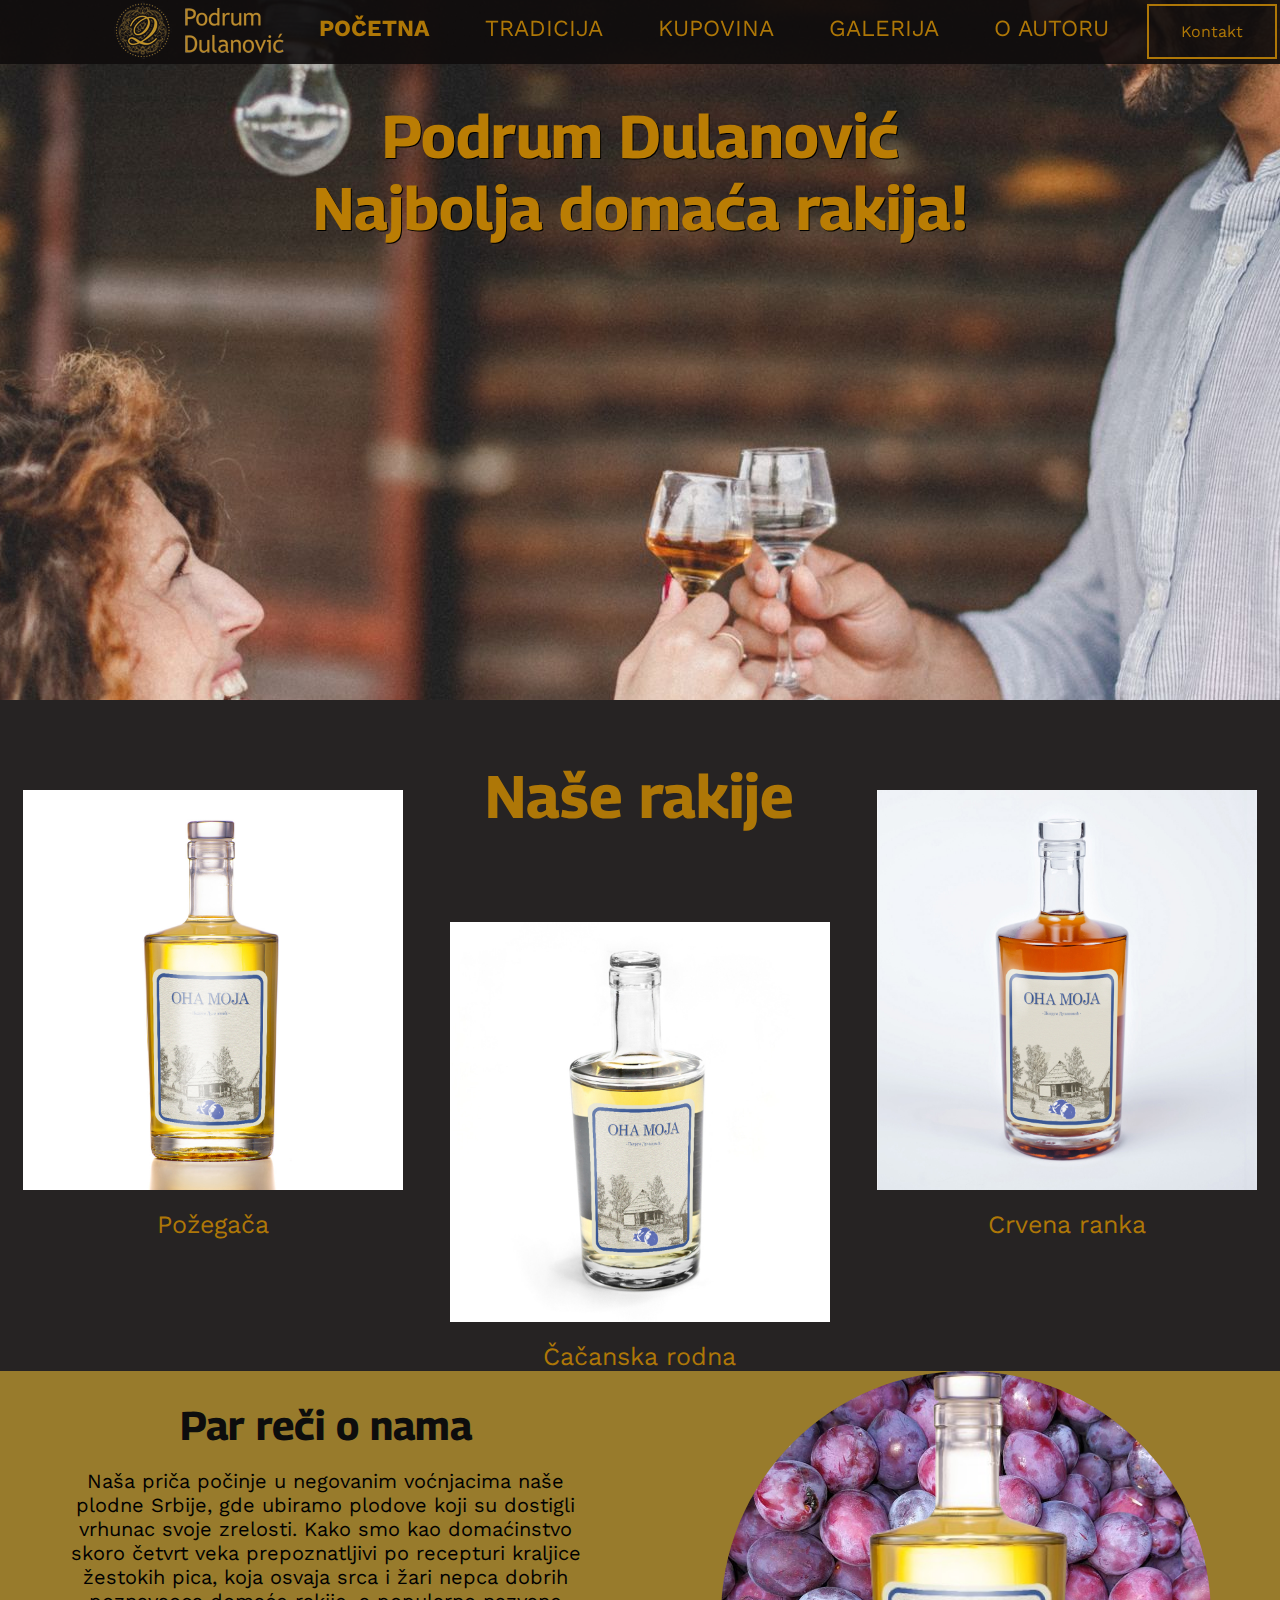
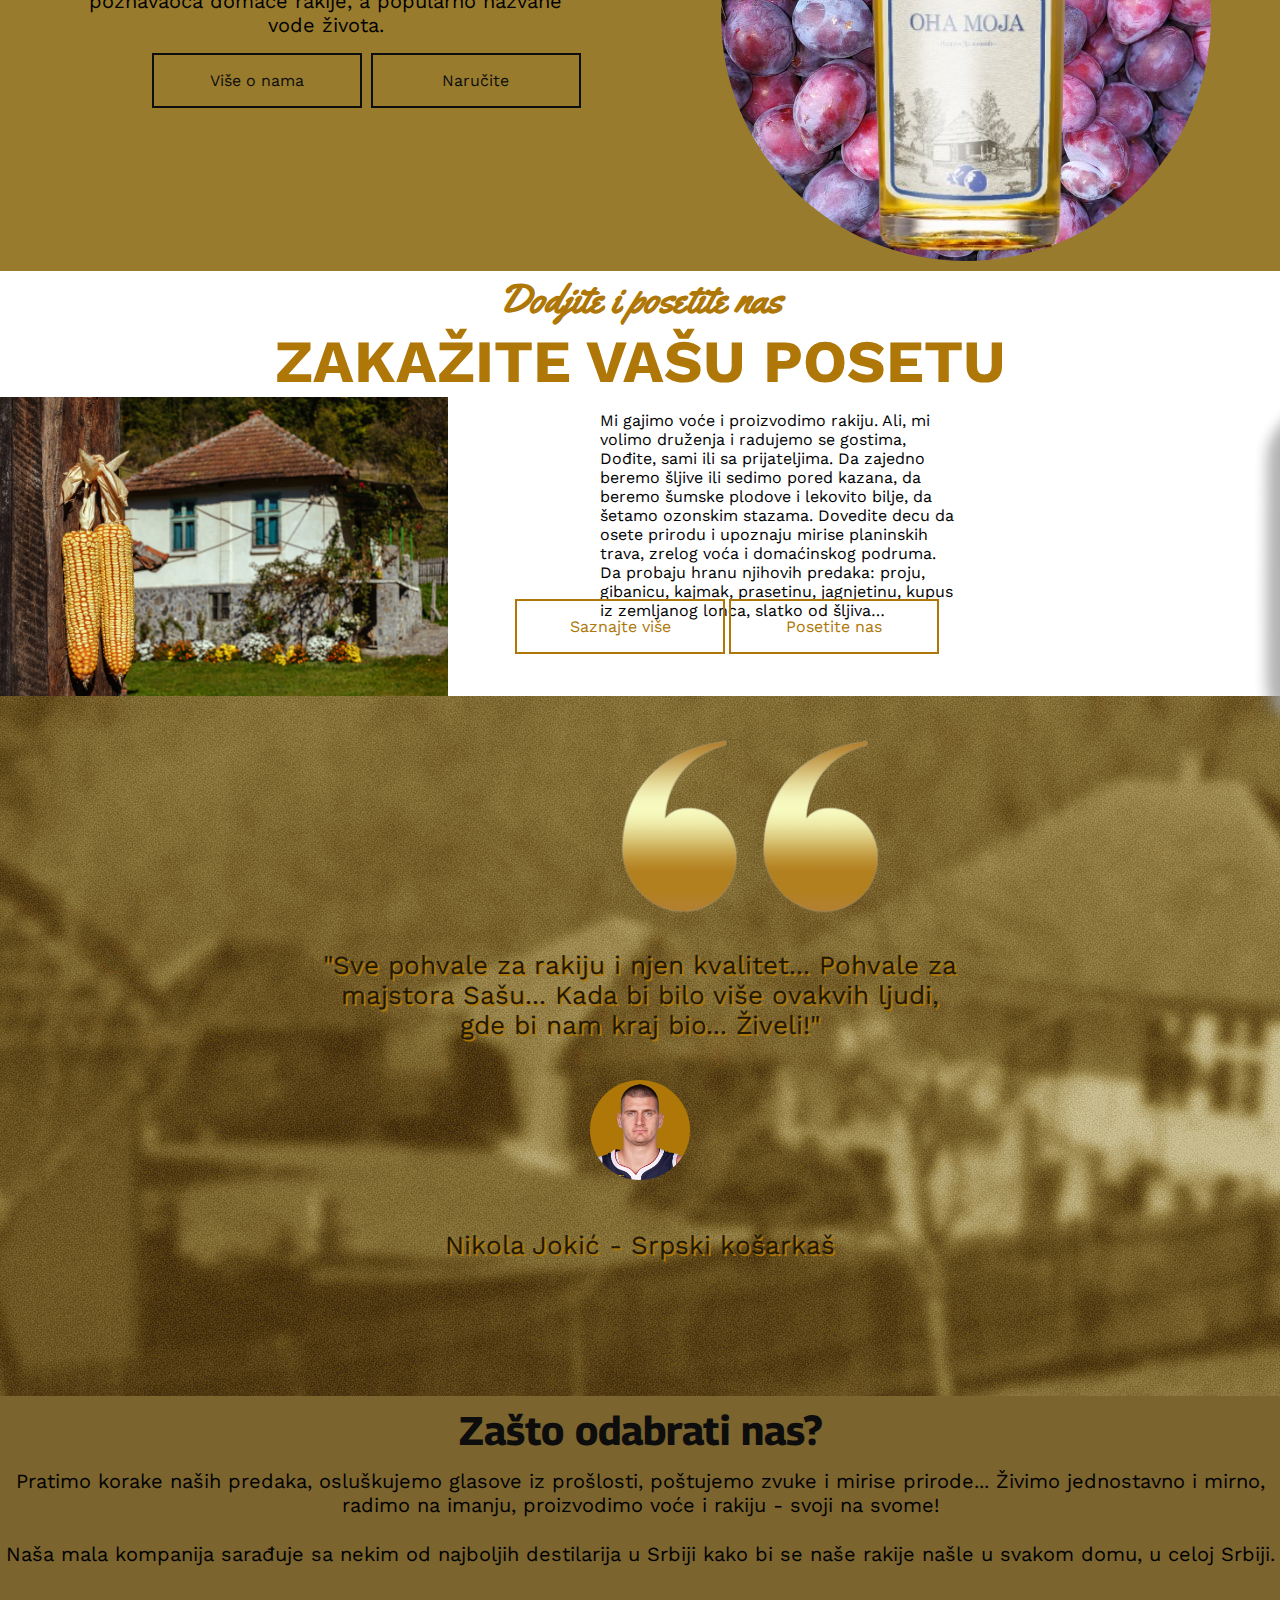
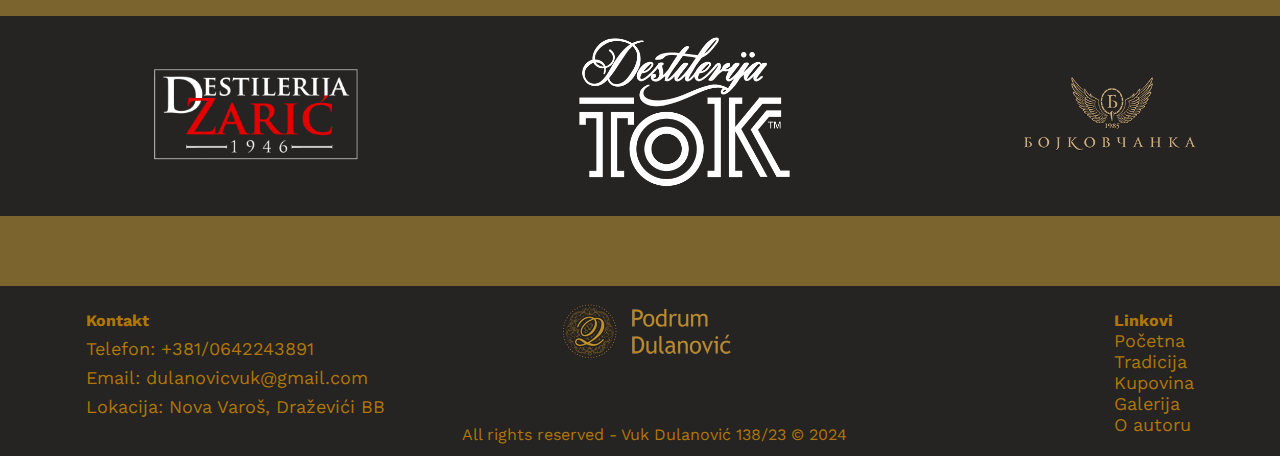
==== commit b60ff435: "Add files via upload" ====
--- a/css/style.css
+++ b/css/style.css
@@ -260,6 +260,7 @@
 	text-transform: uppercase;
 }
 #visited{
+	width:35%;
 	position: relative;
 	display: flex;
 	align-items: center;
@@ -270,6 +271,8 @@
 	height:100%;
 }
 #visited p{
+	position: absolute;
+	left:500px;
 	margin-bottom: 20px;
 	margin-left:100px;
 	width:80%;
@@ -292,7 +295,7 @@
 	border: 2px solid rgb(174, 119, 7);
 	position: relative;
 	top:80px;
-	right:445px;
+	right:-65px;
   }
   .button2:hover {
 	background-color: rgb(174, 119, 7);
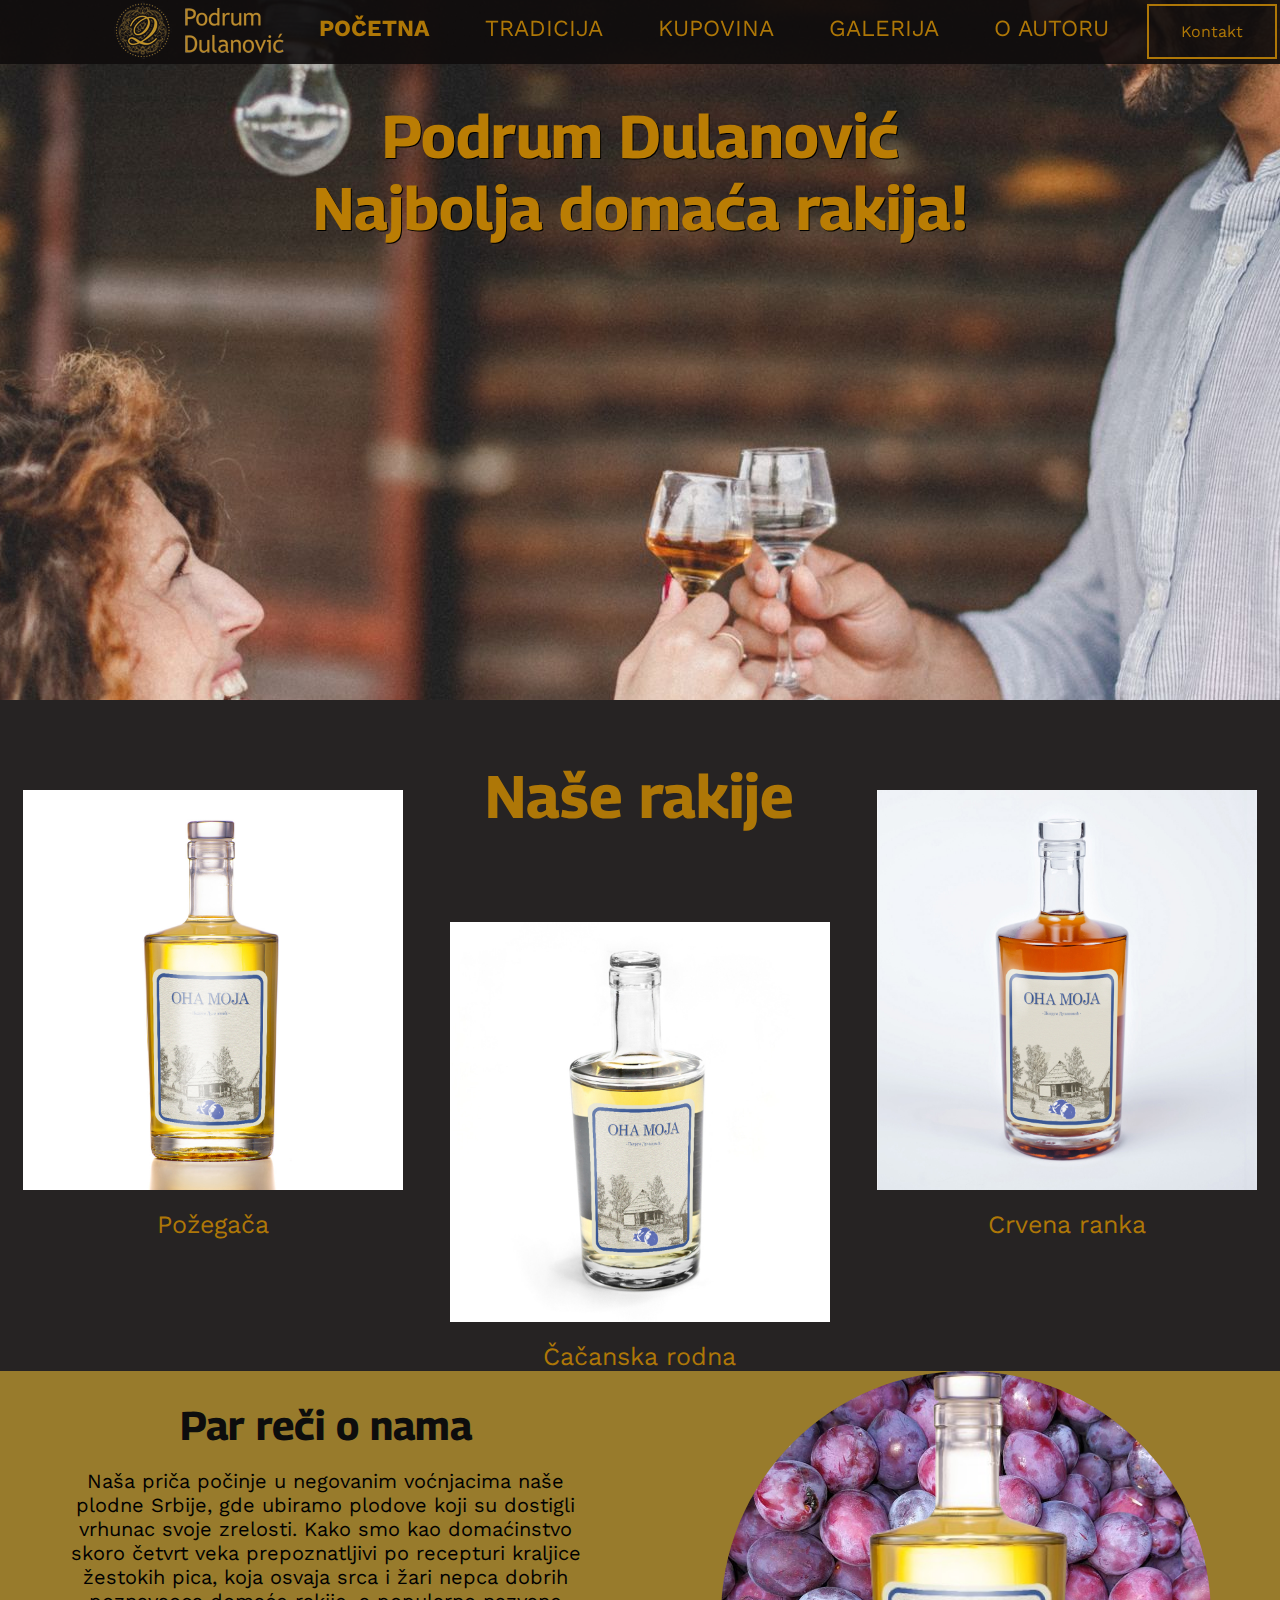
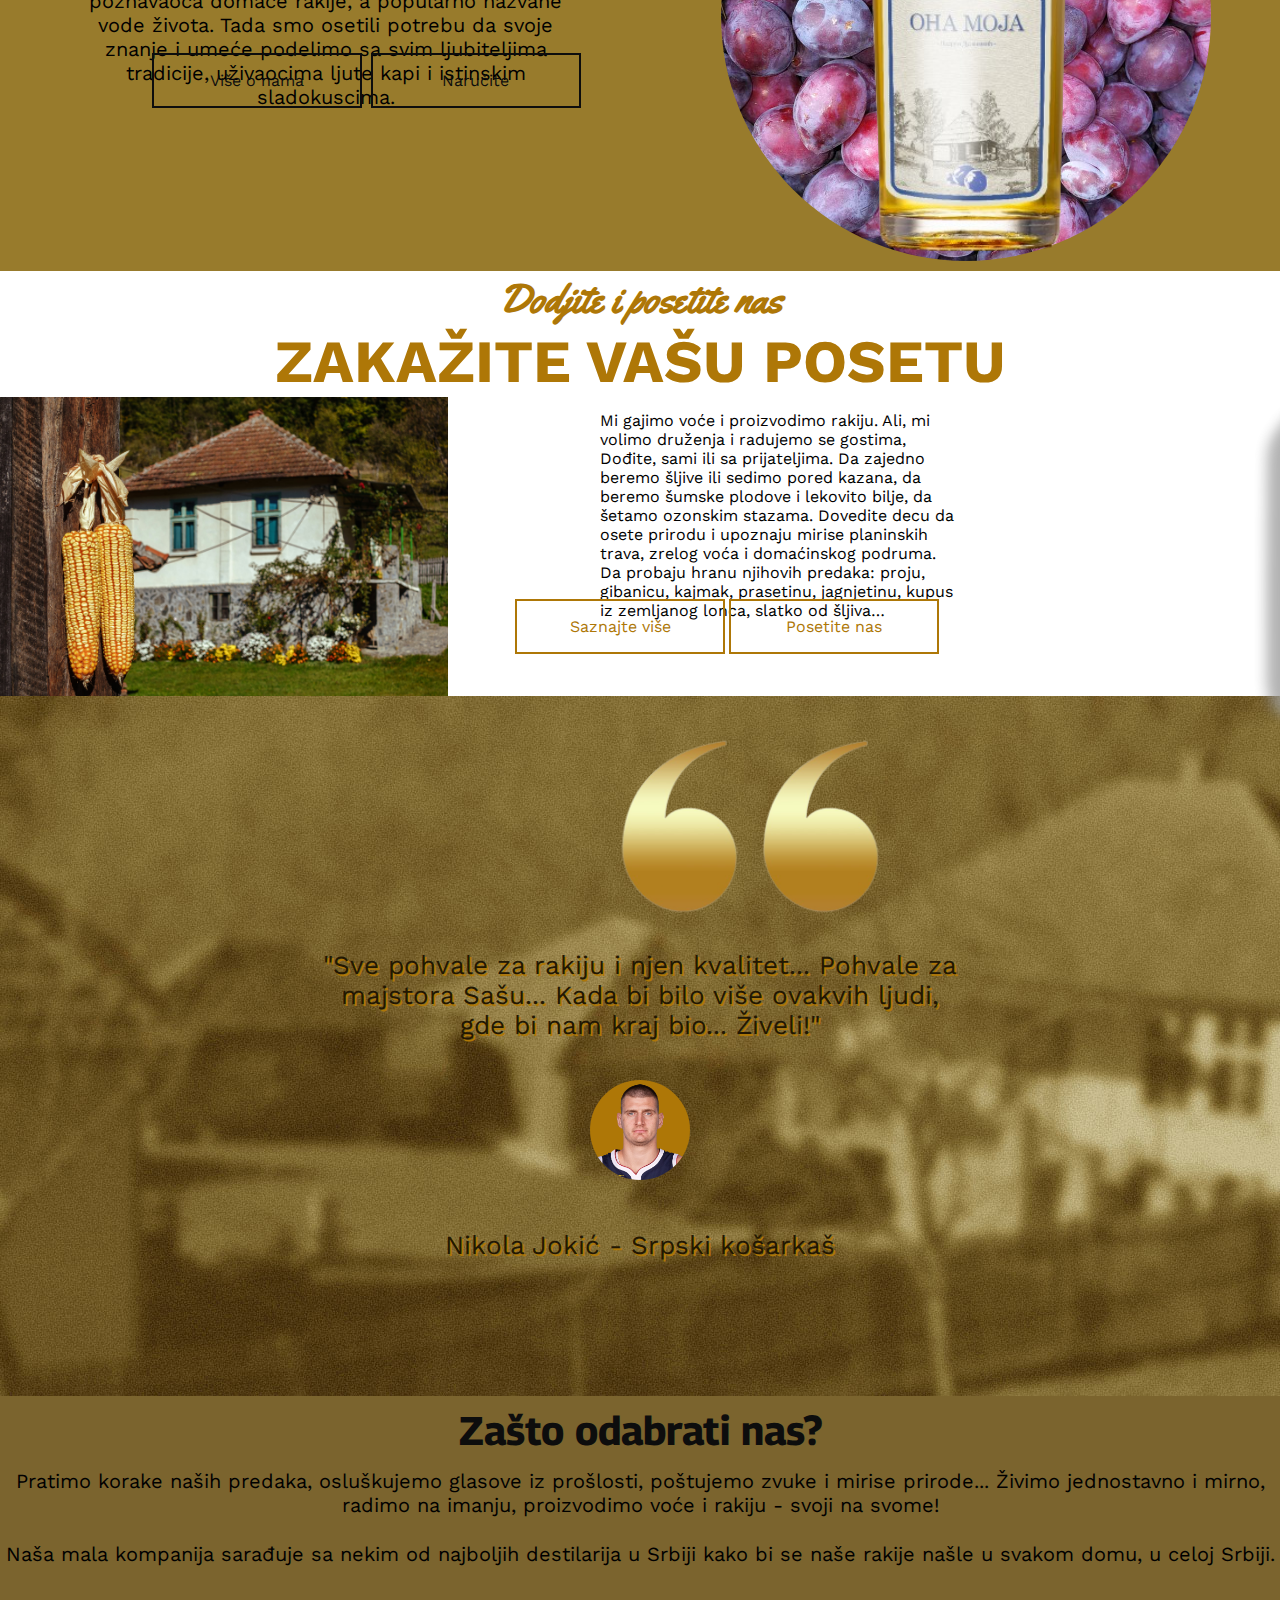
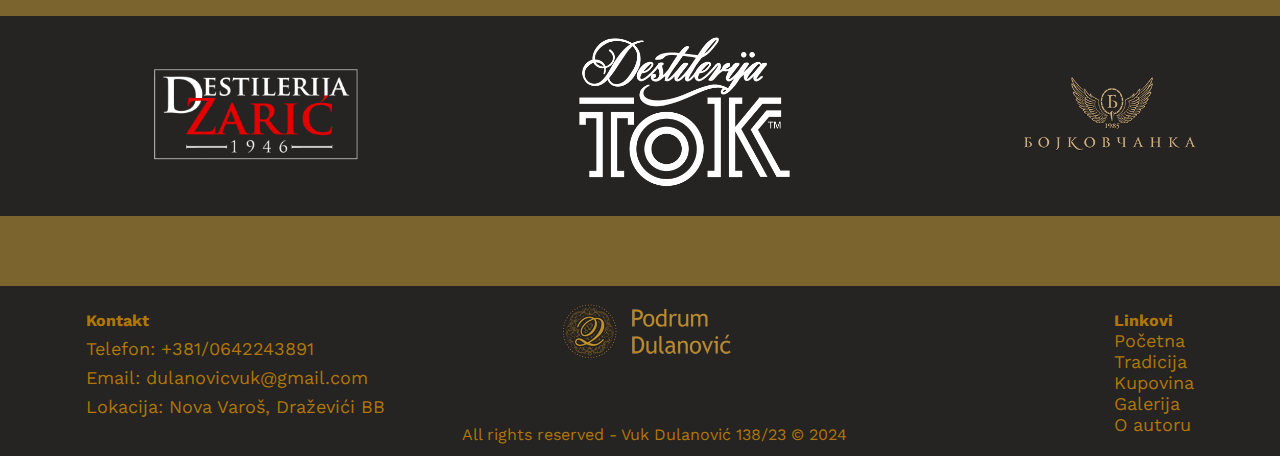
==== commit d3ce9e8a: "Add files via upload" ====
--- a/index.html
+++ b/index.html
@@ -5,7 +5,7 @@
 		<title>Podrum Dulanović</title>
 		<meta name="description" content="Najbolja domaća rakija!">
 		<meta name="keywords" content="rakija,alkohol,nova varoš,draževići">
-		<link rel="shortcut icon" type="image/png" href="assets/img/favicon.ico">
+		<link rel="shortcut icon" type="image/png" href="assets/img/favicon.ico"/>
 		<link rel="stylesheet" href="https://cdnjs.cloudflare.com/ajax/libs/font-awesome/6.5.0/css/all.min.css" integrity="sha512-Avb2QiuDEEvB4bZJYdft2mNjVShBftLdPG8FJ0V7irTLQ8Uo0qcPxh4Plq7G5tGm0rU+1SPhVotteLpBERwTkw==" crossorigin="anonymous" referrerpolicy="no-referrer" />
 		<link rel="stylesheet" href="css/style.css" type="text/css"/>
 	</head>
@@ -53,7 +53,7 @@
 		<div id="aboutus">
 			<div id="parag">
 				<h1>Par reči o nama</h1>
-				<p>Naša priča počinje u negovanim voćnjacima naše plodne Srbije, gde ubiramo plodove koji su dostigli vrhunac svoje zrelosti. Kako smo kao domaćinstvo skoro četvrt veka prepoznatljivi po recepturi kraljice žestokih pica, koja osvaja srca i žari nepca dobrih poznavaoca domaće rakije, a popularno nazvane vode života.</p>
+				<p>Naša priča počinje u negovanim voćnjacima naše plodne Srbije, gde ubiramo plodove koji su dostigli vrhunac svoje zrelosti. Kako smo kao domaćinstvo skoro četvrt veka prepoznatljivi po recepturi kraljice žestokih pica, koja osvaja srca i žari nepca dobrih poznavaoca domaće rakije, a popularno nazvane vode života. Tada smo osetili potrebu da svoje znanje i umeće podelimo sa svim ljubiteljima tradicije, uživaocima ljute kapi i istinskim sladokuscima.</p>
 				<a href="about.html"><button class="button3">Više o nama</button></a>
 				<a href="shop.html"><button class="button3">Naručite</button></a>
 			</div>
--- a/css/style.css
+++ b/css/style.css
@@ -645,7 +645,7 @@
  }
  #google{
 	position:absolute;
-	bottom:100px;
+	bottom:80px;
 	left:700px;
  }
  input[type=submit]{
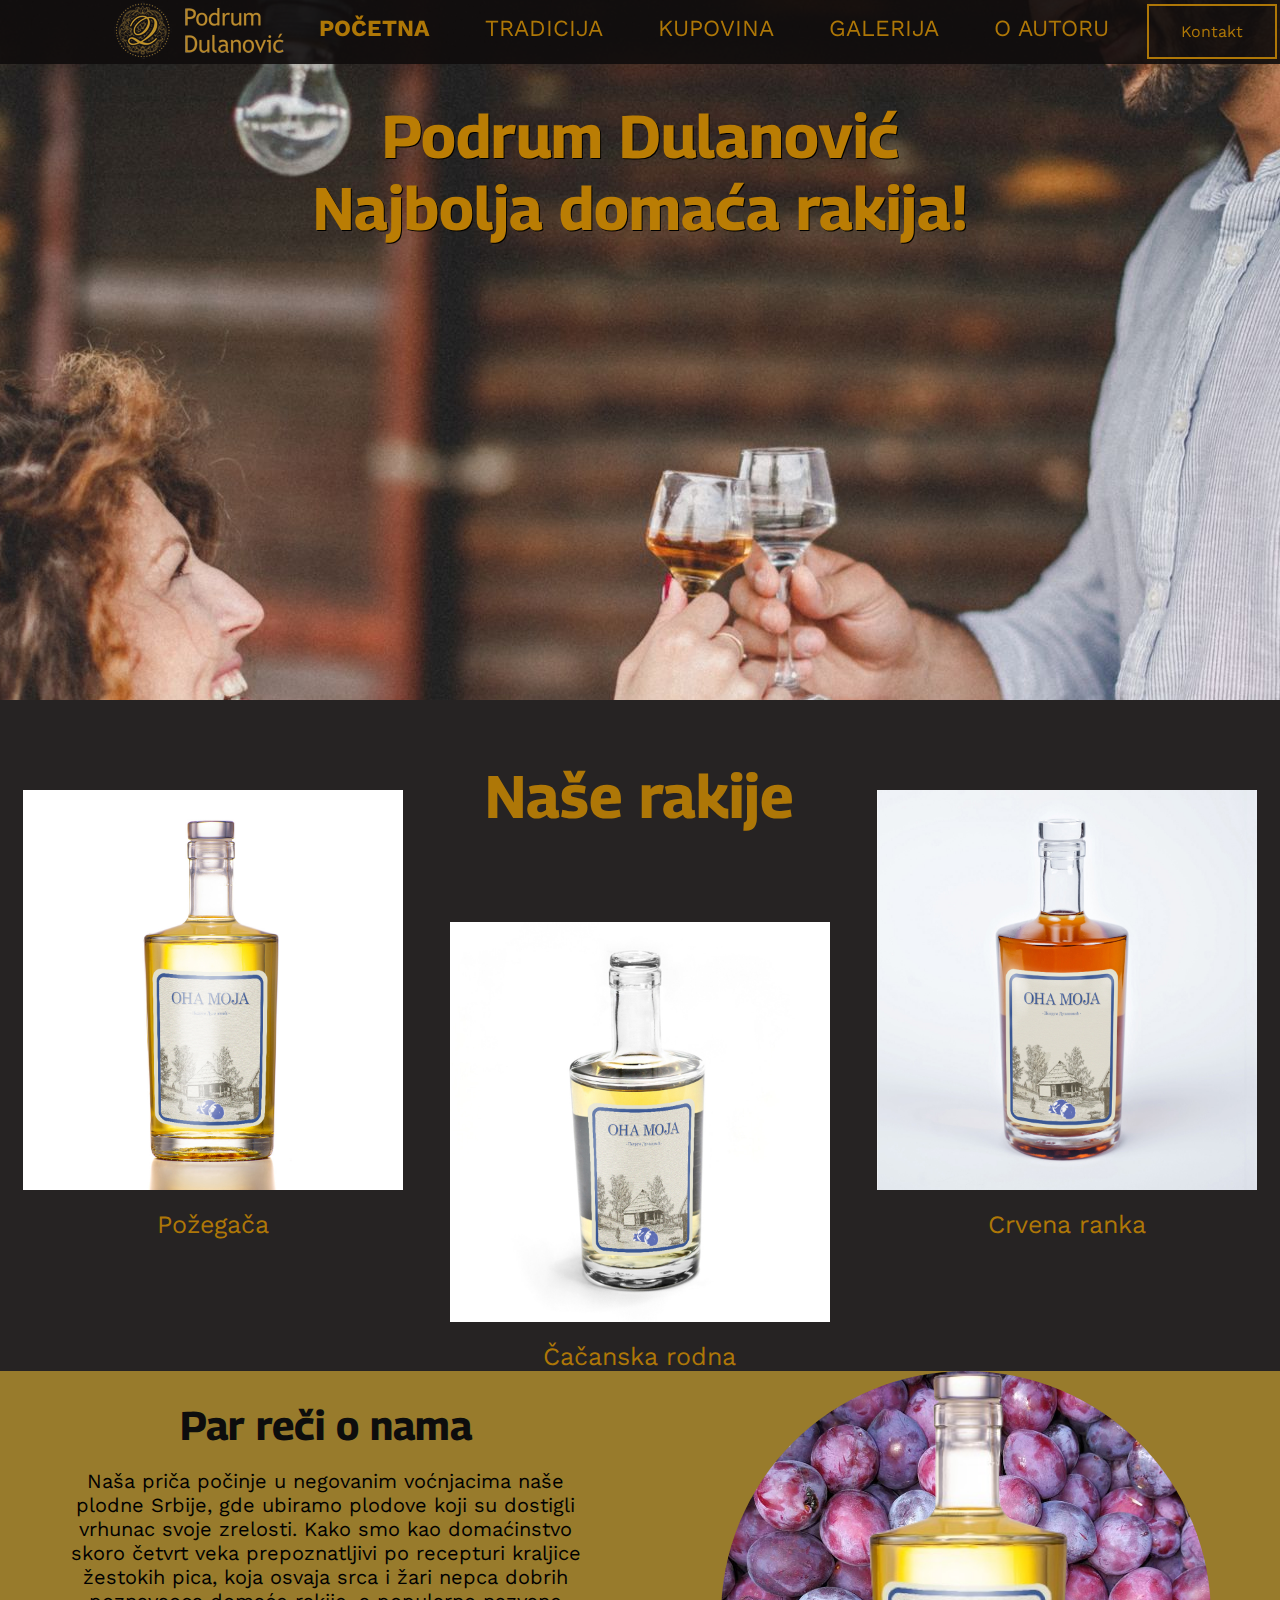
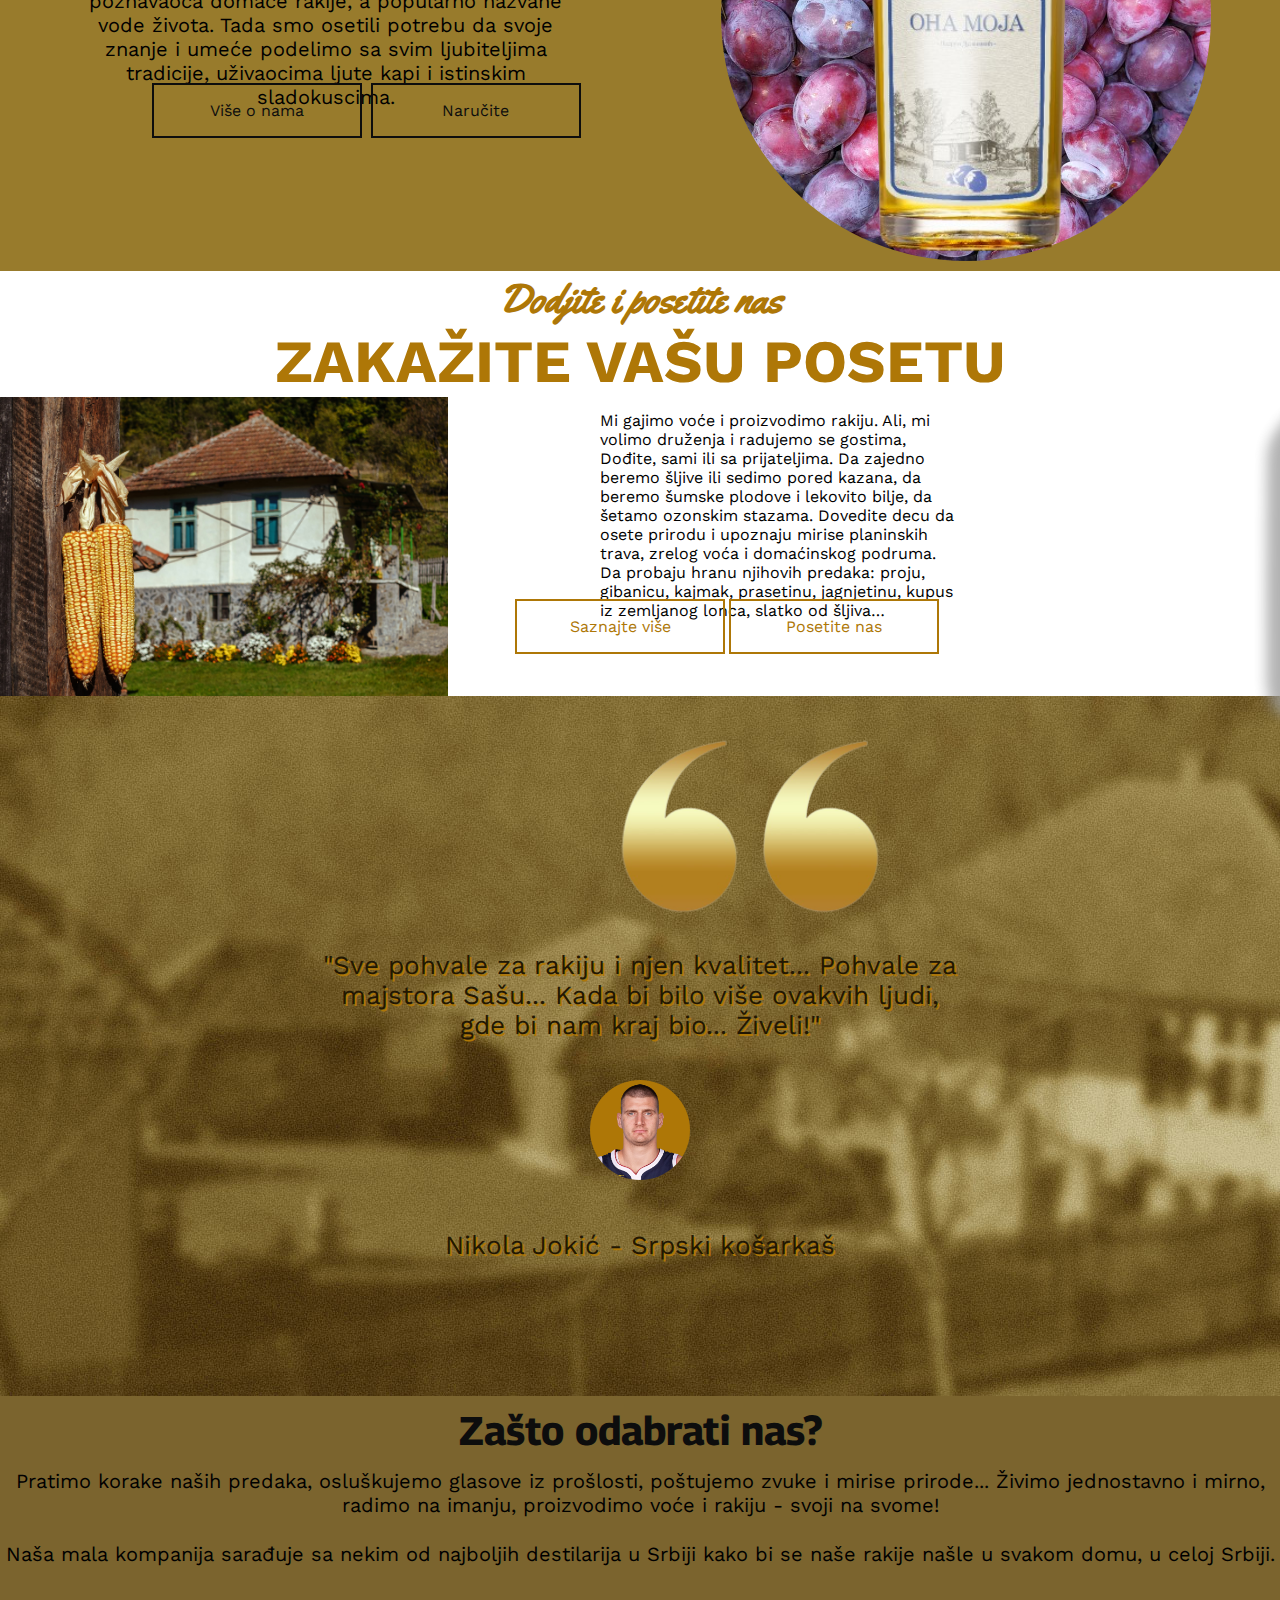
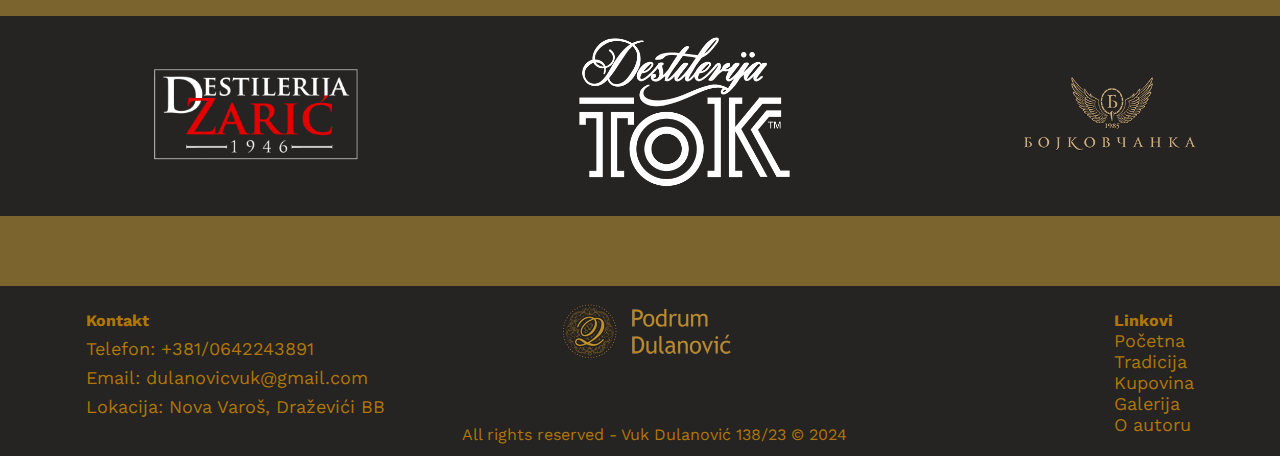
==== commit 2c19bcb7: "Add files via upload" ====
--- a/index.html
+++ b/index.html
@@ -1,8 +1,8 @@
 <!DOCTYPE html>
 <html>
-<meta charset="UTF-8"/>
 	<head>
 		<title>Podrum Dulanović</title>
+		<meta charset="UTF-8">
 		<meta name="description" content="Najbolja domaća rakija!">
 		<meta name="keywords" content="rakija,alkohol,nova varoš,draževići">
 		<link rel="shortcut icon" type="image/png" href="assets/img/favicon.ico"/>
--- a/css/style.css
+++ b/css/style.css
@@ -436,7 +436,7 @@
 	color: rgb(13, 13, 13);
 	border: 2px solid rgb(13, 13, 13);
 	position: relative;
-	bottom:120px;
+	bottom:90px;
 	left:80px;
   }
   .button3:hover {
